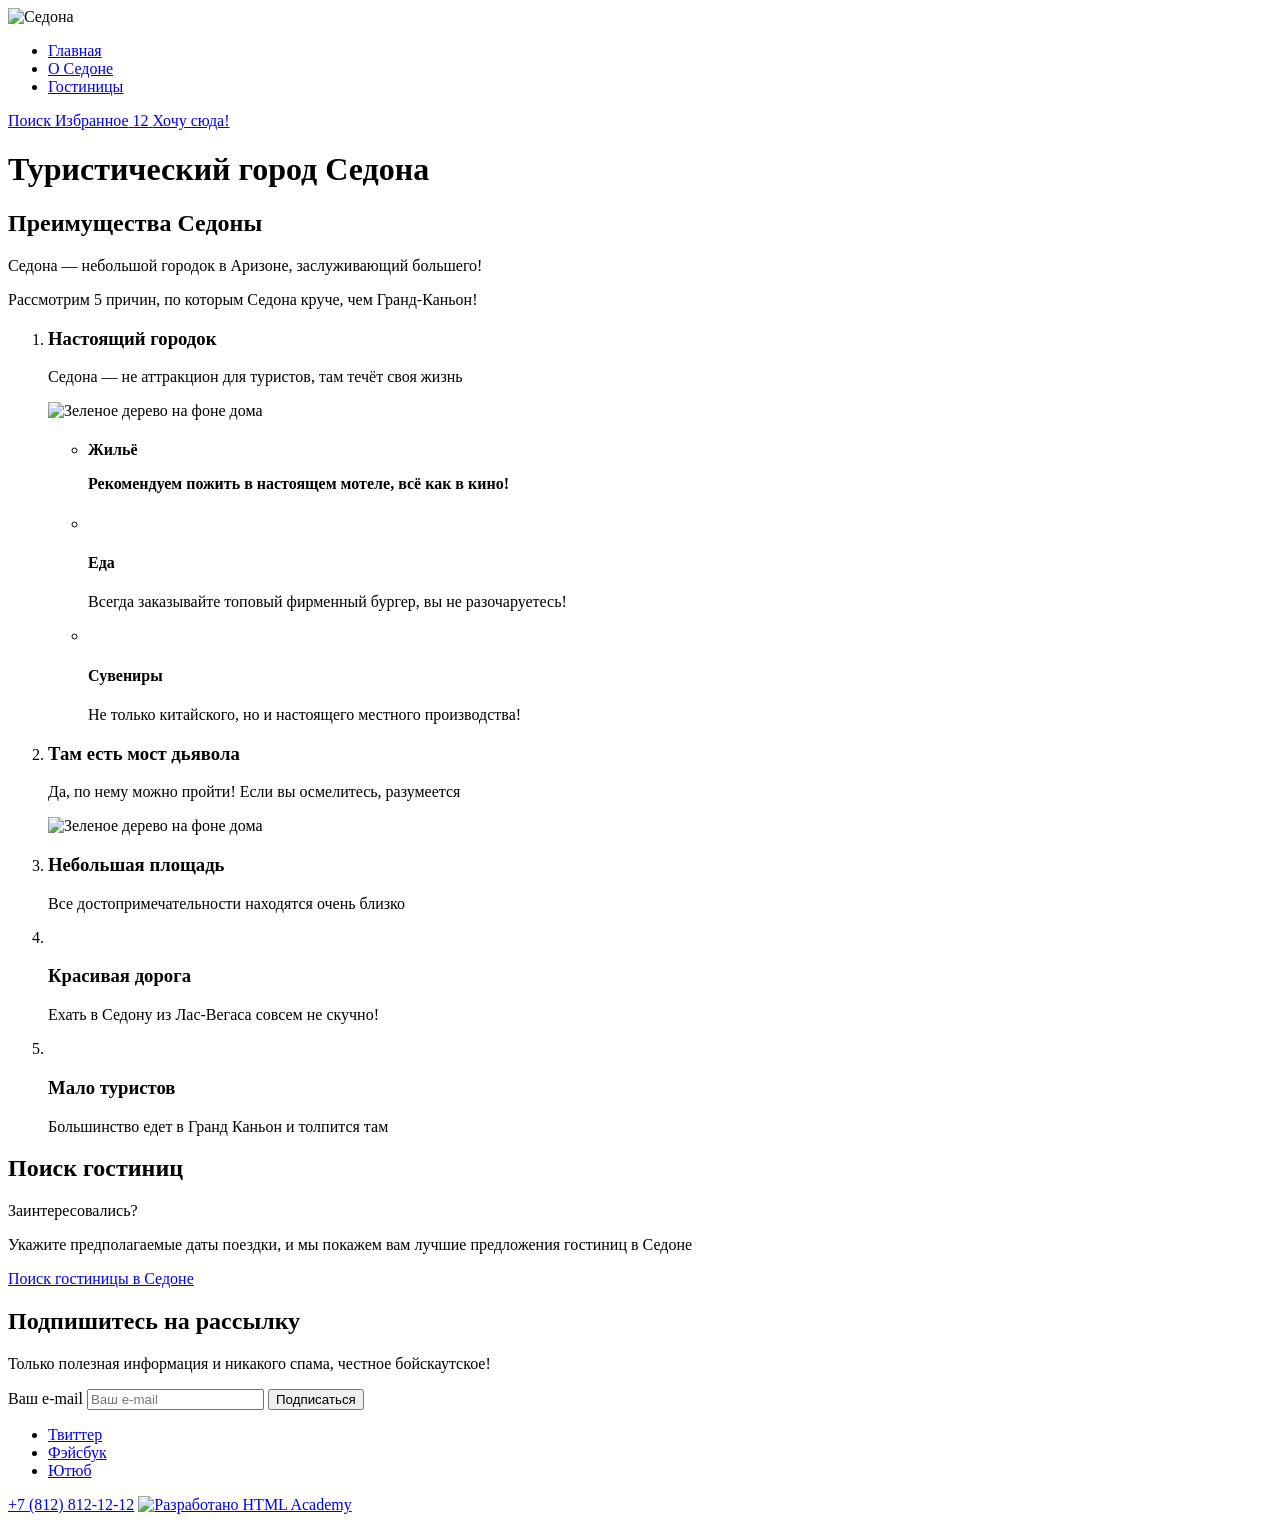
==== index.html @ 088021cf "step: Добавляет страницу каталога" ====
<!DOCTYPE html>
<html lang="ru">
  <head>
    <meta charset="utf-8">
    <title>SEDONA</title>
  </head>
  <body>
    <header class="page-header">
      <nav class="header-nav">
        <a class="logo">
          <img src="#" alt="Седона">
        </a>

        <ul class="site-menu">
          <li class="site-menu-item site-menu-item-active">
            <a class="site-menu-link" href="/">Главная</a>
          </li>
          <li class="site-menu-item site-menu-item-active">
            <a class="site-menu-link" href="about.html">О Седоне</a>
          </li>
          <li class="site-menu-item site-menu-item-active">
            <a class="site-menu-link" href="catalog.html">Гостиницы</a>
          </li>
        </ul>

        <div class="additional-menu">
          <a class="icon-button" href="#">
            <span class="visually-hidden">Поиск</span>
          </a>
          <a class="icon-button" href="#">
            <span class="visually-hidden">Избранное</span>
            <span class="icon-button-counter">12</span>
          </a>
          <a class="button" href="#">Хочу сюда!</a>
        </div>
      </nav>
    </header>

    <main class="page-main">
      <h1 class="visually-hidden">Туристический город Седона</h1>
      
      <section class="advantiges">
        <h2 class="visually-hidden">Преимущества Седоны</h2>

        <p class="section-title">Седона — небольшой городок в Аризоне, заслуживающий большего!</p>
        <p class="section-description">Рассмотрим 5 причин, по которым Седона круче, чем Гранд-Каньон!</p>

        <ol class="advantiges-list">
          <li class="advantiges-item">
            <h3 class="advantiges-title">Настоящий городок</h3>
            <p class="advantiges-text">Седона — не аттракцион для туристов, там течёт своя жизнь</p>
            <img class="advantiges-img" src="#" alt="Зеленое дерево на фоне дома" >

            <ul class="advantiges-list">
              <li class="advantiges-item">
                <h4 class="advantiges-title">Жильё</р>
                <p class="advantiges-text">Рекомендуем пожить в настоящем мотеле, всё как в кино!</p>
              </li>
              <li class="advantiges-item"></li>
                <h4 class="advantiges-title">Еда</h4>
                <p class="advantiges-text">Всегда заказывайте топовый фирменный бургер, вы не разочаруетесь!</p>
              </li>
              <li class="description-cards-item"></li>
                <h4 class="advantiges-title">Сувениры</h4>
                <p class="advantiges-text">Не только китайского, но и настоящего местного производства!</p>
              </li>
            </ul>
          </li>

          <li class="advantiges-item">
            <h3 class="advantiges-title">Там есть мост дьявола</h3>
            <p class="advantiges-text">Да, по нему можно пройти! Если вы осмелитесь, разумеется</p>
            <img class="advantiges-img" src="#" alt="Зеленое дерево на фоне дома" >
          </li>

          <li class="advantiges-item">
            <h3 class="advantiges-titlee">Небольшая площадь</h3>
            <p class="advantiges-text">Все достопримечательности находятся очень близко</p>
          </li>

          <li class="advantiges-item"></li>
            <h3 class="advantiges-title">Красивая дорога</h3>
            <p class="advantiges-text">Ехать в Седону из Лас-Вегаса совсем не скучно!</p>
          </li>

          <li class="advantiges-item"></li>
            <h3 class="advantiges-title">Мало туристов</h3>
            <p class="advantiges-text">Большинство едет в Гранд Каньон и толпится там</p>
          </li>
        </ul>
      </section>

      <section class="search">
        <h2 class="visually-hidden">Поиск гостиниц</h2>

        <p class="section-title">Заинтересовались?</p>
        <p class="section-description">Укажите предполагаемые даты поездки, и мы покажем вам лучшие предложения гостиниц в Седоне</p>

        <a class="button search-button" href="#">Поиск гостиницы в Седоне</a>
      </section>

      <section class="subscribe">
        <h2 class="section-title">Подпишитесь на рассылку</h2>
        <p class="section-description">Только полезная информация и никакого спама, честное бойскаутское!</p>

        <form class="subscribe-form" action="https://echo.htmlacademy.ru/" method="post">
          <label class="subcribe-field field">
            <span class="visually-hidden">Ваш e-mail</span>
            <input class="field-input" type="email" name="mail" placeholder="Ваш e-mail">
          </label>
          <button class="button subscribe-button">Подписаться</button>
        </form>
      </section>
    </main>

    <footer class="page-footer">
      <ul class="page-footer-social social">
        <li class="social-item">
          <a class="social-link" href="https://twitter.com/htmlacademy_ru">
            <span class="visually-hidden">Твиттер</span>
          </a>
        </li>
        <li class="social-item">
          <a class="social-link" href="https://www.facebook.com/htmlacademy">
            <span class="visually-hidden">Фэйсбук</span>
          </a>
        </li>
        <li class="social-item">
          <a class="social-link" href="https://www.youtube.com/c/HTMLAcademyRUS">
            <span class="visually-hidden">Ютюб</span>
          </a>
        </li>
      </ul>

      <a class="footer-phone" href="88128121212">+7 (812) 812-12-12</a>

      <a class="footer-developer" href="https://htmlacademy.ru/">
        <img src="" alt="Разработано HTML Academy">
      </a>
    </footer>
  </body>
</html>
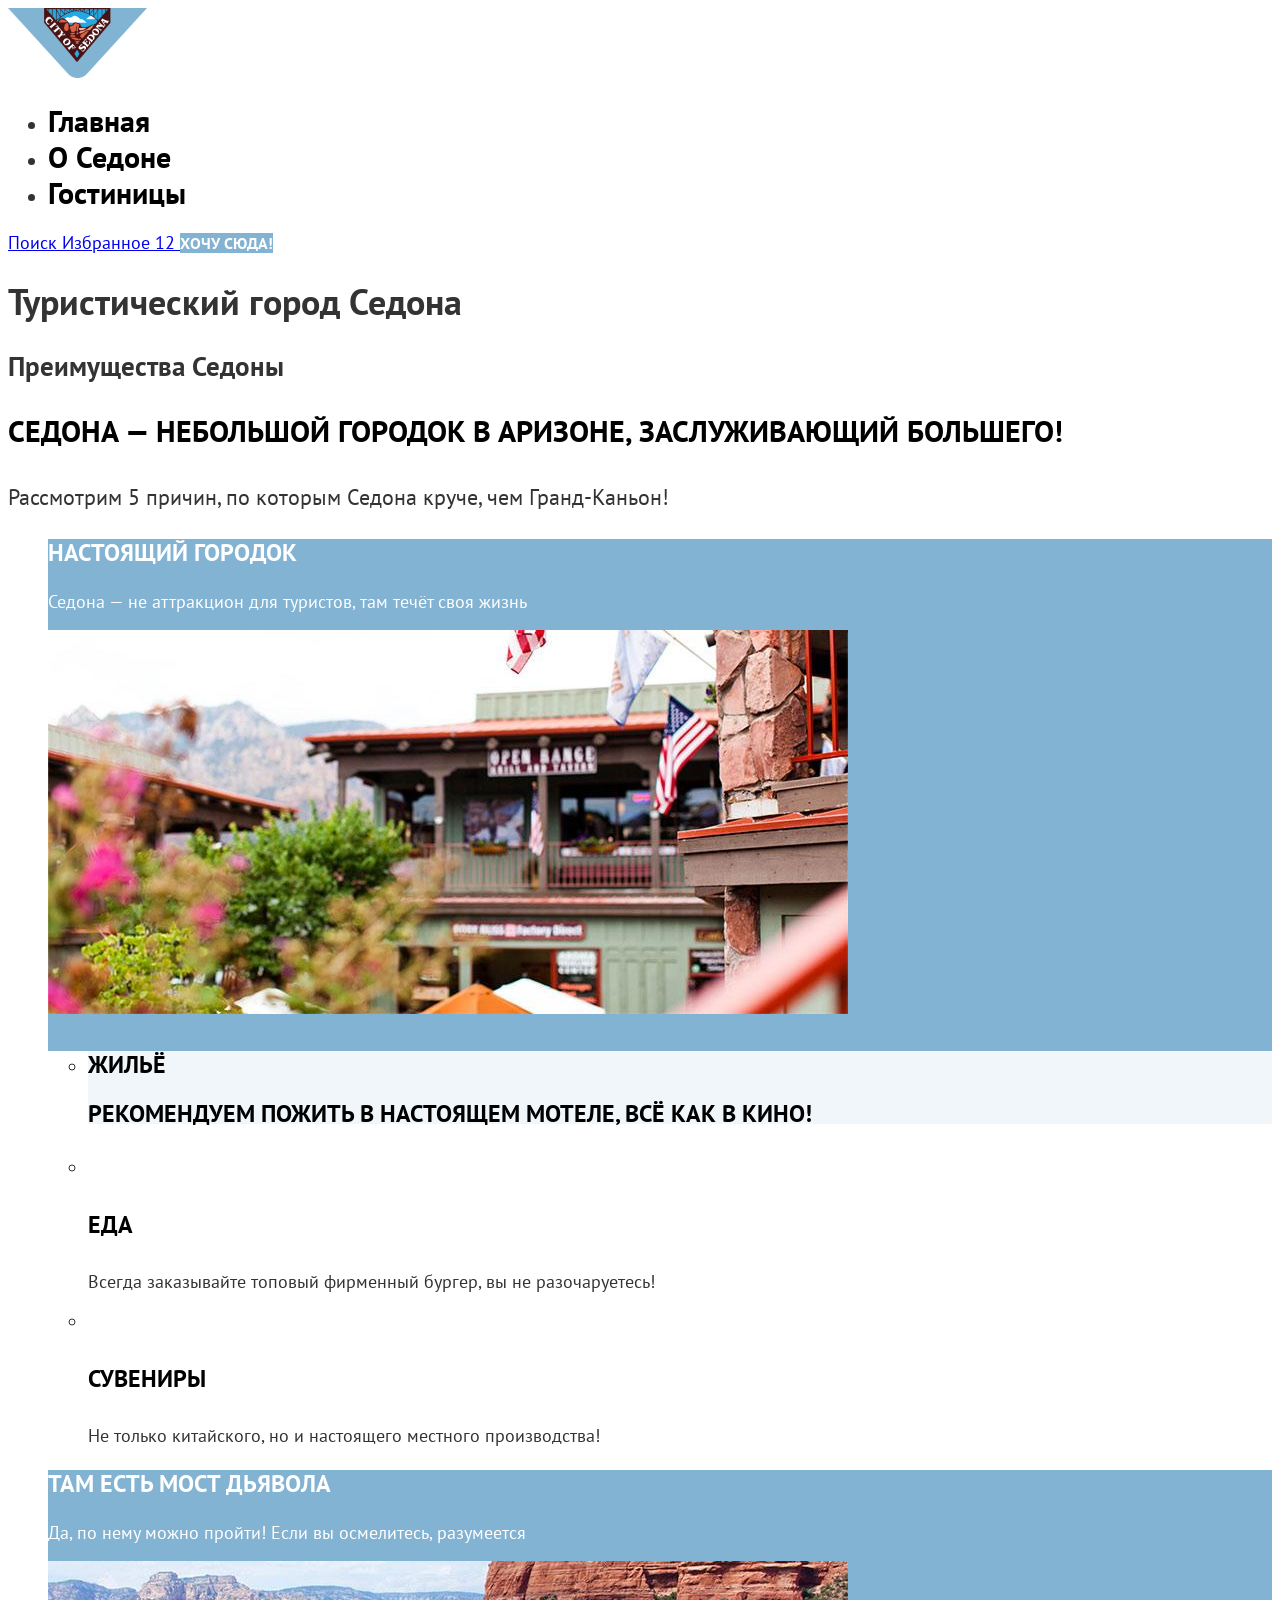
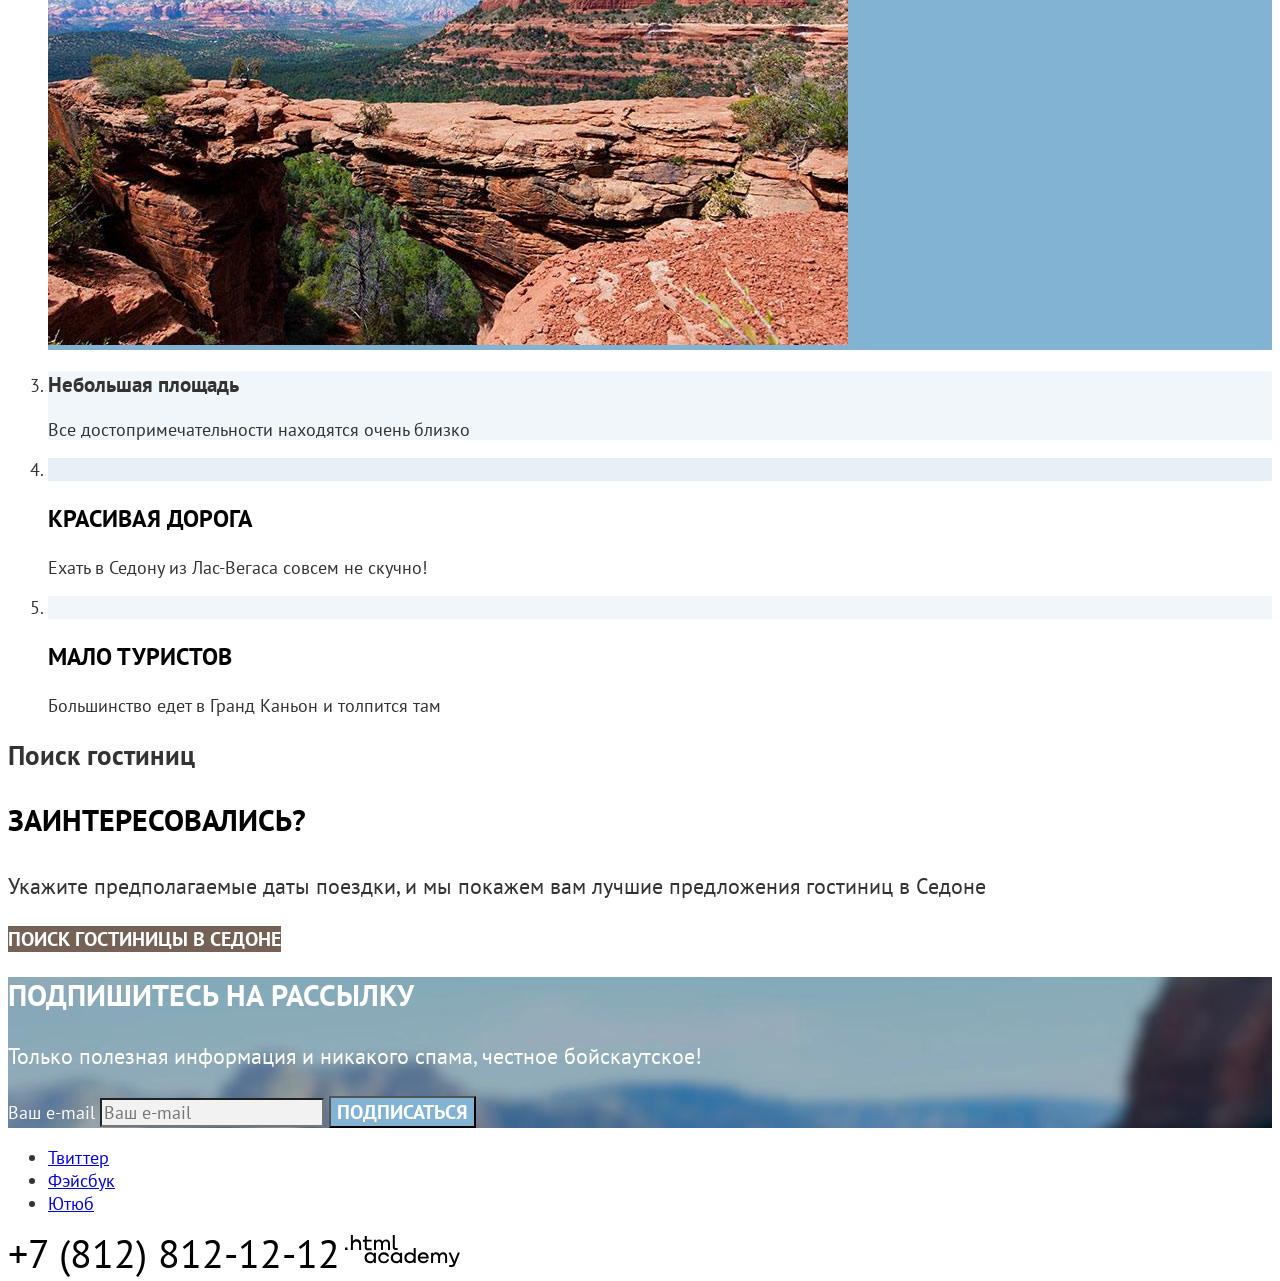
==== commit 77e84831: "fit: module3" ====
--- a/index.html
+++ b/index.html
@@ -3,12 +3,13 @@
   <head>
     <meta charset="utf-8">
     <title>SEDONA</title>
+    <link rel="stylesheet" href="styles/styles.css">
   </head>
   <body>
     <header class="page-header">
       <nav class="header-nav">
         <a class="logo">
-          <img src="#" alt="Седона">
+          <img src="images/logo.png" width="139" height="70" alt="Седона">
         </a>
 
         <ul class="site-menu">
@@ -39,53 +40,53 @@
     <main class="page-main">
       <h1 class="visually-hidden">Туристический город Седона</h1>
       
-      <section class="advantiges">
+      <section class="advantages">
         <h2 class="visually-hidden">Преимущества Седоны</h2>
 
         <p class="section-title">Седона — небольшой городок в Аризоне, заслуживающий большего!</p>
         <p class="section-description">Рассмотрим 5 причин, по которым Седона круче, чем Гранд-Каньон!</p>
 
-        <ol class="advantiges-list">
-          <li class="advantiges-item">
-            <h3 class="advantiges-title">Настоящий городок</h3>
-            <p class="advantiges-text">Седона — не аттракцион для туристов, там течёт своя жизнь</p>
-            <img class="advantiges-img" src="#" alt="Зеленое дерево на фоне дома" >
+        <ol class="advantages-list">
+          <li class="advantages-item advantages-item-large">
+            <h3 class="advantages-title">Настоящий городок</h3>
+            <p class="advantages-text">Седона — не аттракцион для туристов, там течёт своя жизнь</p>
+            <img class="advantages-img" src="images/photo-1.jpg" width="800" height="384" alt="Зеленое дерево на фоне дома" >
 
-            <ul class="advantiges-list">
-              <li class="advantiges-item">
-                <h4 class="advantiges-title">Жильё</р>
-                <p class="advantiges-text">Рекомендуем пожить в настоящем мотеле, всё как в кино!</p>
+            <ul class="advantages-list advantages-list-inner">
+              <li class="advantages-item">
+                <h4 class="advantages-title">Жильё</р>
+                <p class="advantages-text">Рекомендуем пожить в настоящем мотеле, всё как в кино!</p>
               </li>
-              <li class="advantiges-item"></li>
-                <h4 class="advantiges-title">Еда</h4>
-                <p class="advantiges-text">Всегда заказывайте топовый фирменный бургер, вы не разочаруетесь!</p>
+              <li class="advantages-item"></li>
+                <h4 class="advantages-title">Еда</h4>
+                <p class="advantages-text">Всегда заказывайте топовый фирменный бургер, вы не разочаруетесь!</p>
               </li>
               <li class="description-cards-item"></li>
-                <h4 class="advantiges-title">Сувениры</h4>
-                <p class="advantiges-text">Не только китайского, но и настоящего местного производства!</p>
+                <h4 class="advantages-title">Сувениры</h4>
+                <p class="advantages-text">Не только китайского, но и настоящего местного производства!</p>
               </li>
             </ul>
           </li>
 
-          <li class="advantiges-item">
-            <h3 class="advantiges-title">Там есть мост дьявола</h3>
-            <p class="advantiges-text">Да, по нему можно пройти! Если вы осмелитесь, разумеется</p>
-            <img class="advantiges-img" src="#" alt="Зеленое дерево на фоне дома" >
+          <li class="advantages-item advantages-item-large">
+            <h3 class="advantages-title">Там есть мост дьявола</h3>
+            <p class="advantages-text">Да, по нему можно пройти! Если вы осмелитесь, разумеется</p>
+            <img class="advantages-img" src="images/photo-2.jpg" width="800" height="384" alt="Зеленое дерево на фоне дома" >
           </li>
 
-          <li class="advantiges-item">
-            <h3 class="advantiges-titlee">Небольшая площадь</h3>
-            <p class="advantiges-text">Все достопримечательности находятся очень близко</p>
+          <li class="advantages-item">
+            <h3 class="advantages-titlee">Небольшая площадь</h3>
+            <p class="advantages-text">Все достопримечательности находятся очень близко</p>
           </li>
 
-          <li class="advantiges-item"></li>
-            <h3 class="advantiges-title">Красивая дорога</h3>
-            <p class="advantiges-text">Ехать в Седону из Лас-Вегаса совсем не скучно!</p>
+          <li class="advantages-item"></li>
+            <h3 class="advantages-title">Красивая дорога</h3>
+            <p class="advantages-text">Ехать в Седону из Лас-Вегаса совсем не скучно!</p>
           </li>
 
-          <li class="advantiges-item"></li>
-            <h3 class="advantiges-title">Мало туристов</h3>
-            <p class="advantiges-text">Большинство едет в Гранд Каньон и толпится там</p>
+          <li class="advantages-item"></li>
+            <h3 class="advantages-title">Мало туристов</h3>
+            <p class="advantages-text">Большинство едет в Гранд Каньон и толпится там</p>
           </li>
         </ul>
       </section>
@@ -96,10 +97,10 @@
         <p class="section-title">Заинтересовались?</p>
         <p class="section-description">Укажите предполагаемые даты поездки, и мы покажем вам лучшие предложения гостиниц в Седоне</p>
 
-        <a class="button search-button" href="#">Поиск гостиницы в Седоне</a>
+        <a class="search-button button button-secondary button-large" href="#">Поиск гостиницы в Седоне</a>
       </section>
 
-      <section class="subscribe">
+      <section class="subscribe subscribe-primary">
         <h2 class="section-title">Подпишитесь на рассылку</h2>
         <p class="section-description">Только полезная информация и никакого спама, честное бойскаутское!</p>
 
@@ -108,7 +109,7 @@
             <span class="visually-hidden">Ваш e-mail</span>
             <input class="field-input" type="email" name="mail" placeholder="Ваш e-mail">
           </label>
-          <button class="button subscribe-button">Подписаться</button>
+          <button class="subscribe-button button button-large">Подписаться</button>
         </form>
       </section>
     </main>
@@ -135,7 +136,7 @@
       <a class="footer-phone" href="88128121212">+7 (812) 812-12-12</a>
 
       <a class="footer-developer" href="https://htmlacademy.ru/">
-        <img src="" alt="Разработано HTML Academy">
+        <img src="images/svg/htmlacademy.svg" width="115" height="33" alt="Разработано HTML Academy">
       </a>
     </footer>
   </body>
--- a/styles/styles.css
+++ b/styles/styles.css
@@ -0,0 +1,233 @@
+@font-face {
+    font-family: "PT Sans";
+    font-style: normal;
+    font-weight: 400;
+    src: url(/fonts/ptsans-400.woff2) format("woff2");
+    font-display: swap;
+}
+
+@font-face {
+    font-family: "PT Sans";
+    font-style: normal;
+    font-weight: 700;
+    src: url(/fonts/ptsans-700.woff2) format("woff2");
+    font-display: swap;
+}
+
+/* Common */
+
+body {
+    color: #333333;
+
+    font-family: "PT Sans", sans-serif;
+    font-size: 18px;
+}
+
+
+.button {
+    color: #ffffff;
+    background-color: #83B3D3;
+  
+    font-family: inherit;
+    font-size: 16px;
+    font-weight: 700;
+    text-transform: uppercase;
+    text-decoration: none;
+}
+  
+.button-secondary {
+    background-color: #756257;
+}
+  
+.button-large {
+    font-size: 20px;
+}
+
+/* Header */
+
+.site-menu {
+    font-size: 20px;
+    line-height: 26px;
+    font-weight: 700;
+}
+
+.site-menu-link {
+  color: #000000;
+
+  font-size: 30px;
+  font-weight: 700;
+  line-height: 36px;
+  text-decoration: none;
+}
+
+/* Footer */
+
+.footer-phone {
+    color: #000000;
+  
+    font-size: 40px;
+    line-height: 40px;
+    text-decoration: none;
+}
+
+/* Main */
+
+.main-header {
+    color: #ffffff;
+    background-color: #83B3D3;
+    background-image: url("../images/catalog-background.jpg");
+    background-size: cover;
+}
+
+.main-heading {
+  font-size: 60px;
+  line-height: 78px;
+}
+
+.breadcrumbs {
+  font-size: 16px;
+}
+
+.breadcrumbs-link {
+  color: inherit;
+  text-decoration: none;
+}
+  
+/* Section */
+
+.section-title {
+  color: #000000;
+
+  font-size: 30px;
+  font-weight: 700;
+  line-height: 36px;
+  text-transform: uppercase;
+}
+
+.section-description {
+    font-size: 22px;
+    line-height: 36px;
+}
+
+/* Forms */
+
+.field-input {
+    font-family: inherit;
+    font-size: 18px;
+  
+    background-color: #f2f2f2;
+}
+
+/* Range */
+
+.range-input {
+  color: #ffffff;
+  background-color: transparent;
+
+  font-family: inherit;
+  font-size: 18px;
+}
+
+.range-title {
+  opacity: 0.3;
+}
+
+
+/* Card */
+
+.card-title {
+  font-size: 24px;
+  line-height: 31px;
+}
+
+.card-link {
+  color: #000000;
+
+  text-decoration: none;
+}
+
+.card-rate {
+  font-size: 16px;
+  text-transform: uppercase;
+}
+
+/* Pagination */
+
+.pagination-link {
+  color: #ffffff;
+  background-color: #83B3D3;
+
+  font-size: 20px;
+  font-weight: 700;
+  text-decoration: none;
+}
+
+/* Advantages */
+
+.advantages-list-inner {
+    color: #333333;
+    background-color: #ffffff;
+}
+
+.advantages-item {
+    background-color: rgba(131, 179, 211, 0.12);
+}
+
+.advantages-item:not(.advantages-item-large):nth-child(even) {
+    background-color: rgba(131, 179, 211, 0.2);
+}
+
+.advantages-item-large {
+    color: #ffffff;
+    background-color: #83B3D3;
+}
+
+.advantages-list-inner .advantages-item:nth-child(even) {
+    background-color: #ffffff;
+}
+
+.advantages-title {
+    color: #000000;
+    font-size: 24px;
+    font-weight: 700;
+    line-height: 28px;
+    text-transform: uppercase;
+}
+
+.advantages-item-large > .advantages-title {
+    color: #ffffff;
+}
+
+.advantages-text {
+    line-height: 21px;
+}
+
+/* Subscribe */
+
+.subscribe-primary .section-title {
+    color: #ffffff;
+}
+  
+.subscribe-primary {
+    color: #ffffff;
+    background-color: #83B3D3;
+    background-image: url("../images/background.jpg");
+    background-size: cover;
+}
+
+
+/* Filter */
+
+.filter-title {
+  font-size: 20px;
+  font-weight: 700;
+  line-height: 26px;
+}
+
+.filter-reset {
+  color: #ffffff;
+  background-color: transparent;
+
+  font-family: inherit;
+  font-size: 18px;
+}
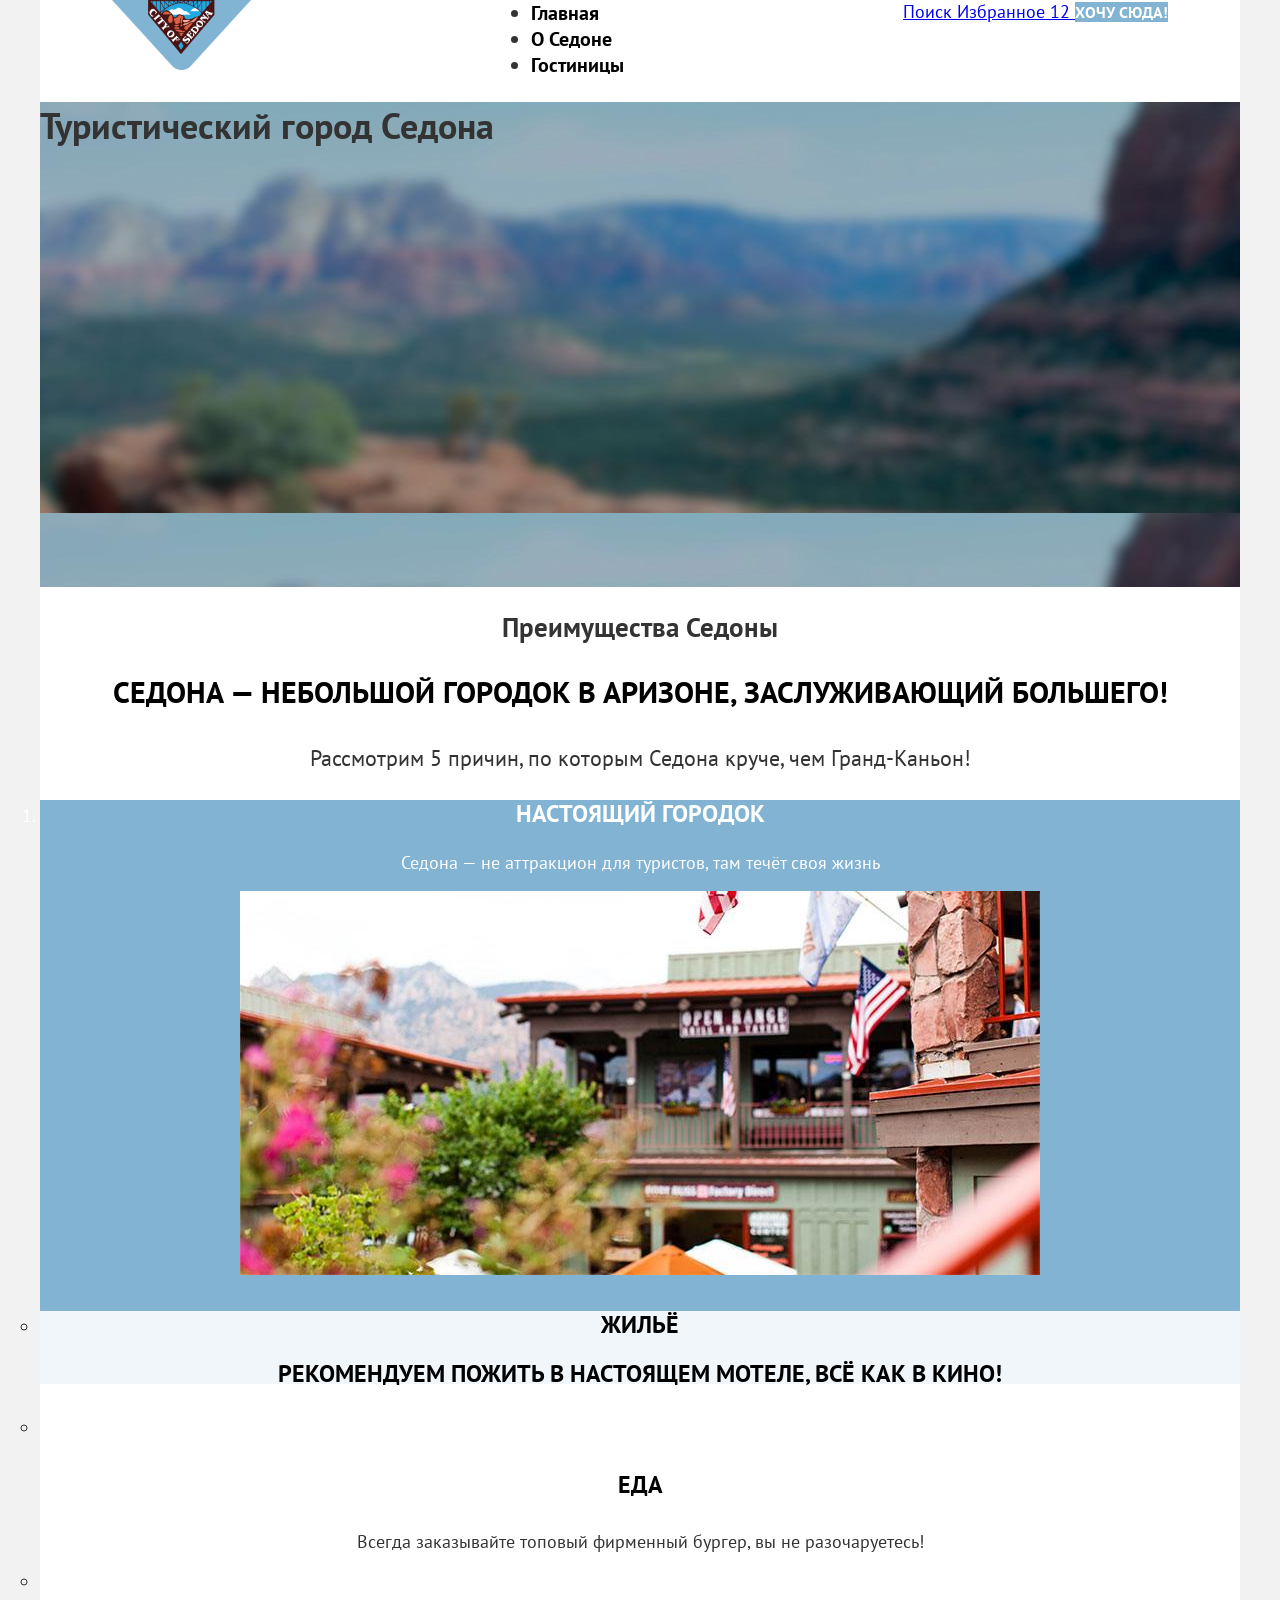
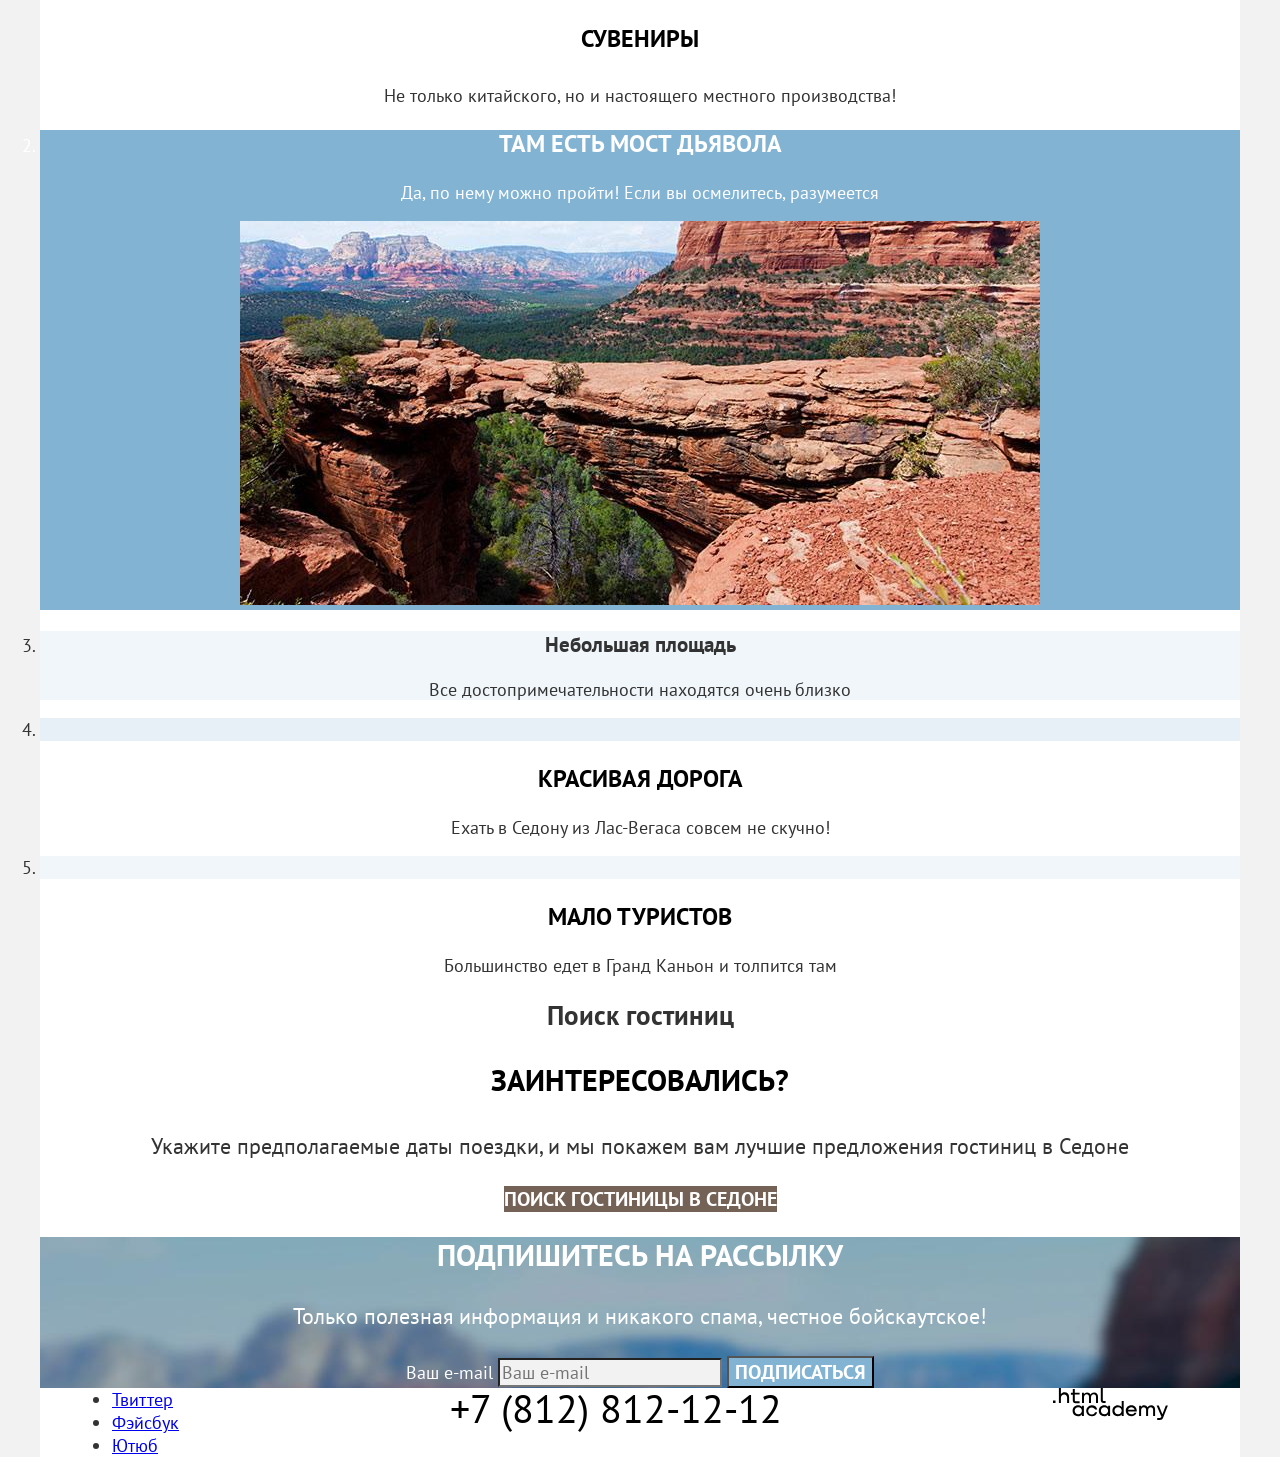
==== commit 69120a95: "step: module4" ====
--- a/index.html
+++ b/index.html
@@ -1,11 +1,11 @@
 <!DOCTYPE html>
-<html lang="ru">
+<html class="body" lang="ru">
   <head>
     <meta charset="utf-8">
     <title>SEDONA</title>
     <link rel="stylesheet" href="styles/styles.css">
   </head>
-  <body>
+  <body class="page-body">
     <header class="page-header">
       <nav class="header-nav">
         <a class="logo">
@@ -38,7 +38,9 @@
     </header>
 
     <main class="page-main">
-      <h1 class="visually-hidden">Туристический город Седона</h1>
+      <div class="main-promo">
+        <h1 class="visually-hidden">Туристический город Седона</h1>
+      </div>
       
       <section class="advantages">
         <h2 class="visually-hidden">Преимущества Седоны</h2>
@@ -115,7 +117,7 @@
     </main>
 
     <footer class="page-footer">
-      <ul class="page-footer-social social">
+      <ul class="footer-social social">
         <li class="social-item">
           <a class="social-link" href="https://twitter.com/htmlacademy_ru">
             <span class="visually-hidden">Твиттер</span>
--- a/styles/styles.css
+++ b/styles/styles.css
@@ -16,81 +16,103 @@
 
 /* Common */
 
-body {
-    color: #333333;
-
-    font-family: "PT Sans", sans-serif;
-    font-size: 18px;
-}
-
-
-.button {
-    color: #ffffff;
-    background-color: #83B3D3;
+.body {
+  height: 100%;
+
+  color: #333333;
+  background-color: #F2F2F2;
+
+  font-family: "PT Sans", sans-serif;
+  font-size: 18px;
+}
+
+.page-body {
+  display: flex;
+  flex-direction: column;
+  width: 1200px;
+  min-height: 100%;
+  margin: 0 auto;
+
+  background-color: #ffffff;
+}
+
+.page-main {
+  flex-grow: 1;
+}
+
+/* Header */
+
+.header-nav {
+  display: flex;
+  justify-content: space-between;
+  padding: 0 72px;
+}
+
+.site-menu {
+  margin: 0;
+  padding: 0;
+
+  font-size: 20px;
+  line-height: 26px;
+  font-weight: 700;
+}
+
+.site-menu-link {
+  color: #000000;
+
+  text-decoration: none;
+}
+
+/* Footer */
+
+.page-footer {
+  display: flex;
+  justify-content: space-between;
+  padding: 0 72px;
+}
+
+.footer-social {
+  margin: 0;
+}
+
+.footer-phone {
+  color: #000000;
   
-    font-family: inherit;
-    font-size: 16px;
-    font-weight: 700;
-    text-transform: uppercase;
-    text-decoration: none;
-}
-  
-.button-secondary {
-    background-color: #756257;
-}
-  
-.button-large {
-    font-size: 20px;
-}
-
-/* Header */
-
-.site-menu {
-    font-size: 20px;
-    line-height: 26px;
-    font-weight: 700;
-}
-
-.site-menu-link {
-  color: #000000;
-
-  font-size: 30px;
-  font-weight: 700;
-  line-height: 36px;
-  text-decoration: none;
-}
-
-/* Footer */
-
-.footer-phone {
-    color: #000000;
-  
-    font-size: 40px;
-    line-height: 40px;
-    text-decoration: none;
+  font-size: 40px;
+  line-height: 40px;
+  text-decoration: none;
 }
 
 /* Main */
 
+.main-promo {
+  min-height: 485px;
+
+  background-color: #83B3D3;
+  background-image: url("../images/background.jpg");
+}
+
 .main-header {
-    color: #ffffff;
-    background-color: #83B3D3;
-    background-image: url("../images/catalog-background.jpg");
-    background-size: cover;
+  padding: 35px 72px 80px;
+
+  color: #ffffff;
+  background-color: #83B3D3;
+  background-image: url("../images/catalog-background.jpg");
+  background-size: cover;
 }
 
 .main-heading {
+  margin: 0;
+
   font-size: 60px;
   line-height: 78px;
 }
 
 .breadcrumbs {
+  margin: 0;
+  padding: 0;
   font-size: 16px;
-}
-
-.breadcrumbs-link {
-  color: inherit;
-  text-decoration: none;
+  display: flex;
 }
   
 /* Section */
@@ -105,17 +127,38 @@
 }
 
 .section-description {
-    font-size: 22px;
-    line-height: 36px;
+  font-size: 22px;
+  line-height: 36px;
+}
+
+/* Button */
+
+.button {
+  color: #ffffff;
+  background-color: #83B3D3;
+
+  font-family: inherit;
+  font-size: 16px;
+  font-weight: 700;
+  text-transform: uppercase;
+  text-decoration: none;
+}
+
+.button-secondary {
+  background-color: #756257;
+}
+
+.button-large {
+  font-size: 20px;
 }
 
 /* Forms */
 
 .field-input {
-    font-family: inherit;
-    font-size: 18px;
+  font-family: inherit;
+  font-size: 18px;
   
-    background-color: #f2f2f2;
+  background-color: #f2f2f2;
 }
 
 /* Range */
@@ -151,72 +194,89 @@
   text-transform: uppercase;
 }
 
-/* Pagination */
-
-.pagination-link {
-  color: #ffffff;
-  background-color: #83B3D3;
-
-  font-size: 20px;
-  font-weight: 700;
-  text-decoration: none;
-}
-
 /* Advantages */
 
+.advantages {
+  text-align: center;
+}
+
+.advantages-list {
+  margin: 0;
+  padding: 0;
+}
+
 .advantages-list-inner {
-    color: #333333;
-    background-color: #ffffff;
+  color: #333333;
+  background-color: #ffffff;
 }
 
 .advantages-item {
-    background-color: rgba(131, 179, 211, 0.12);
+  background-color: rgba(131, 179, 211, 0.12);
 }
 
 .advantages-item:not(.advantages-item-large):nth-child(even) {
-    background-color: rgba(131, 179, 211, 0.2);
+  background-color: rgba(131, 179, 211, 0.2);
 }
 
 .advantages-item-large {
-    color: #ffffff;
-    background-color: #83B3D3;
+  color: #ffffff;
+  background-color: #83B3D3;
 }
 
 .advantages-list-inner .advantages-item:nth-child(even) {
-    background-color: #ffffff;
+  background-color: #ffffff;
 }
 
 .advantages-title {
-    color: #000000;
-    font-size: 24px;
-    font-weight: 700;
-    line-height: 28px;
-    text-transform: uppercase;
+  color: #000000;
+  font-size: 24px;
+  font-weight: 700;
+  line-height: 28px;
+  text-transform: uppercase;
 }
 
 .advantages-item-large > .advantages-title {
-    color: #ffffff;
+  color: #ffffff;
 }
 
 .advantages-text {
-    line-height: 21px;
+  line-height: 21px;
+}
+
+/* Search */
+
+.search {
+  text-align: center;
 }
 
 /* Subscribe */
 
+.subscribe {
+  text-align: center;
+}
+
 .subscribe-primary .section-title {
-    color: #ffffff;
+  color: #ffffff;
 }
   
 .subscribe-primary {
-    color: #ffffff;
-    background-color: #83B3D3;
-    background-image: url("../images/background.jpg");
-    background-size: cover;
-}
-
+  color: #ffffff;
+  background-color: #83B3D3;
+  background-image: url("../images/background.jpg");
+  background-size: cover;
+}
+
+/* Social */
+
+.social {
+  padding: 0;
+}
 
 /* Filter */
+
+.filter-form {
+  display: flex;
+}
 
 .filter-title {
   font-size: 20px;
@@ -224,10 +284,88 @@
   line-height: 26px;
 }
 
+.filter-fieldset {
+  width: 200px;
+  margin: 0;
+  margin-right: 17px;
+  padding: 0;
+}
+
+.filter-fieldset-price {
+  width: 287px;
+  margin-left: 95px;
+}
+
+.filter-list {
+  margin: 0;
+  padding: 0;
+}
+
+.filter-buttons {
+  display: flex;
+  flex-direction: column;
+  width: 160px;
+  margin-left: 64px;
+}
+
 .filter-reset {
+  align-self: center;
+
   color: #ffffff;
   background-color: transparent;
 
   font-family: inherit;
   font-size: 18px;
 }
+
+/* Catalog */
+
+.catalog {
+  padding: 0 72px;
+}
+
+.catalog-sort {
+  display: flex;
+  justify-content: space-between;
+}
+
+.catalog-title {
+  width: 50%;
+  margin: 0;
+}
+
+.catalog-select {
+  width: 287px;
+  margin-right: auto;
+}
+
+.view {
+  margin: 0;
+  padding: 0;
+}
+
+/* Pagination */
+
+.pagination-nav {
+  display: flex;
+  justify-content: space-between;
+}
+
+.pagination-list {
+  display: flex;
+  margin: 0;
+  padding: 0;
+}
+
+.pagination-link {
+  color: #ffffff;
+  background-color: #83B3D3;
+
+  font-size: 20px;
+  font-weight: 700;
+  text-decoration: none;
+}
+
+.pagination-select {
+  display: flex;
+}
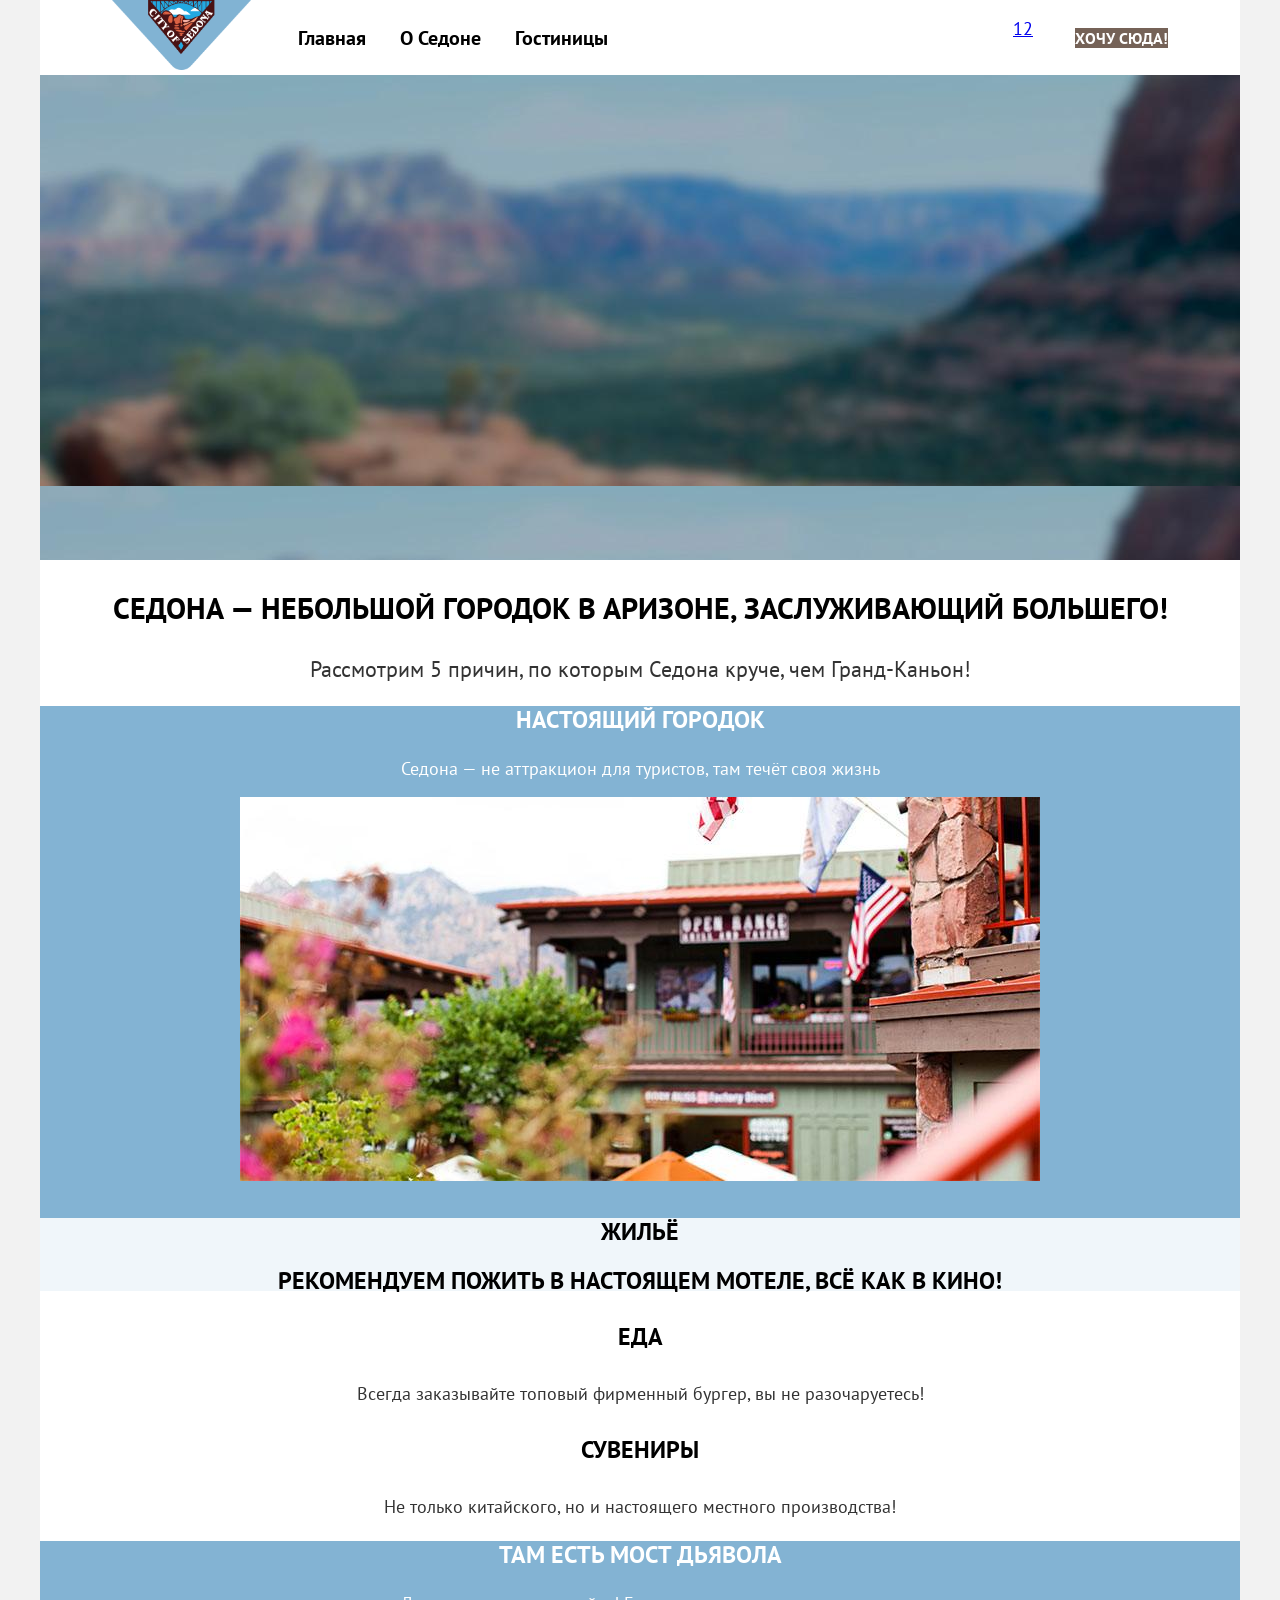
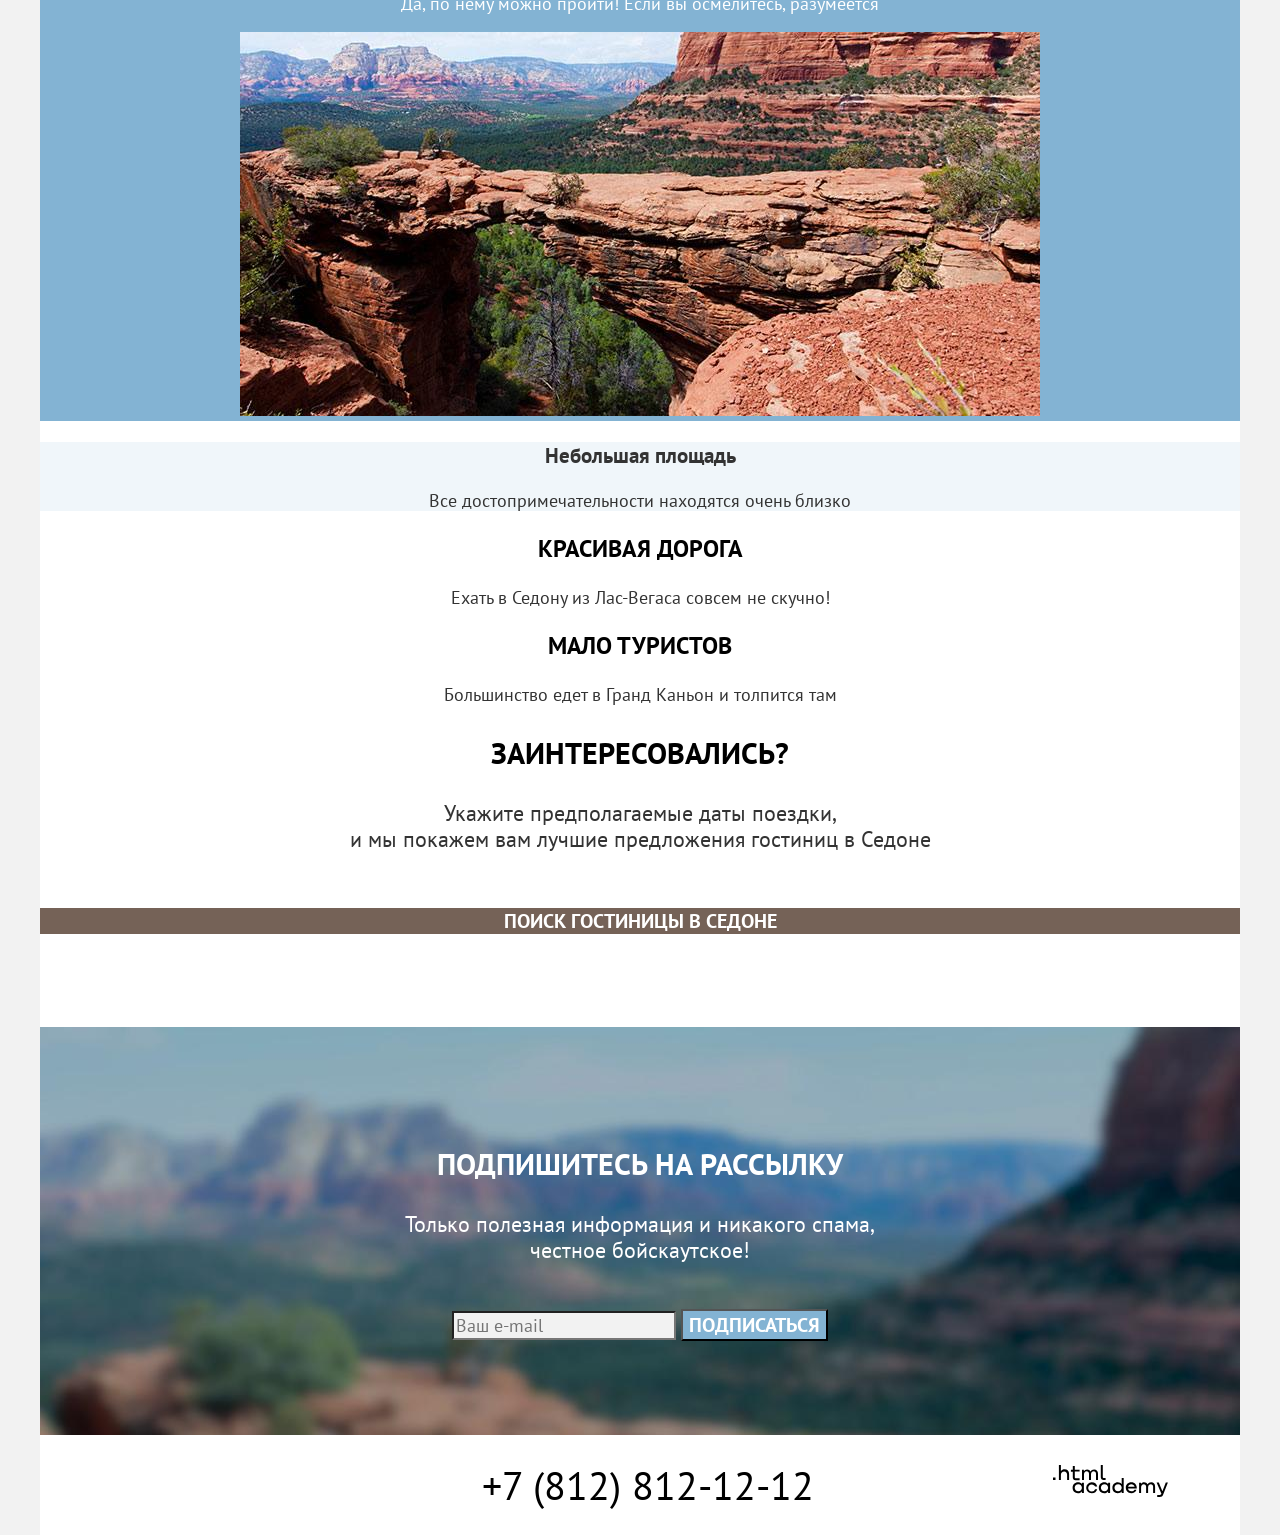
==== commit 14ab5b15: "step: module5" ====
--- a/index.html
+++ b/index.html
@@ -32,7 +32,7 @@
             <span class="visually-hidden">Избранное</span>
             <span class="icon-button-counter">12</span>
           </a>
-          <a class="button" href="#">Хочу сюда!</a>
+          <a class="button button-secondary additional-menu-button" href="#">Хочу сюда!</a>
         </div>
       </nav>
     </header>
@@ -97,14 +97,14 @@
         <h2 class="visually-hidden">Поиск гостиниц</h2>
 
         <p class="section-title">Заинтересовались?</p>
-        <p class="section-description">Укажите предполагаемые даты поездки, и мы покажем вам лучшие предложения гостиниц в Седоне</p>
+        <p class="section-description">Укажите предполагаемые даты поездки,<br /> и мы покажем вам лучшие предложения гостиниц в Седоне</p>
 
         <a class="search-button button button-secondary button-large" href="#">Поиск гостиницы в Седоне</a>
       </section>
 
       <section class="subscribe subscribe-primary">
         <h2 class="section-title">Подпишитесь на рассылку</h2>
-        <p class="section-description">Только полезная информация и никакого спама, честное бойскаутское!</p>
+        <p class="section-description">Только полезная информация и никакого спама,<br /> честное бойскаутское!</p>
 
         <form class="subscribe-form" action="https://echo.htmlacademy.ru/" method="post">
           <label class="subcribe-field field">
--- a/styles/styles.css
+++ b/styles/styles.css
@@ -16,6 +16,24 @@
 
 /* Common */
 
+*,
+*::before,
+*::after {
+  box-sizing: border-box;
+}
+
+.visually-hidden {
+  position: absolute;
+
+  width: 1px;
+  height: 1px;
+  margin: -1px;
+  padding: 0;
+  border: 0;
+  clip: rect(0 0 0 0);
+  overflow: hidden;
+}
+
 .body {
   height: 100%;
 
@@ -49,30 +67,65 @@
 }
 
 .site-menu {
-  margin: 0;
+  flex-grow: 1;
+  display: flex;
+  flex-wrap: wrap;
+  margin: 0 30px;
   padding: 0;
 
   font-size: 20px;
   line-height: 26px;
   font-weight: 700;
+  list-style-type: none;
+}
+
+.site-menu-item {
+  display: flex;
+  align-items: center;
 }
 
 .site-menu-link {
+  display: block;
+  padding: 17px;
   color: #000000;
 
   text-decoration: none;
 }
 
+.additional-menu {
+  display: flex;
+  flex-wrap: wrap;
+  align-items: center;
+}
+
+.additional-menu-button {
+  margin-left: 20px;
+}
+
 /* Footer */
 
 .page-footer {
   display: flex;
   justify-content: space-between;
-  padding: 0 72px;
-}
-
+  padding: 30px 72px;
+}
+
+/* my */
 .footer-social {
   margin: 0;
+  padding: 0; 
+  display: flex;
+  flex-wrap: wrap;
+  list-style-type: none;
+}
+/* my */
+.social-item {
+  margin-right: 30px;
+  margin-bottom: 5px;
+}
+/* my */
+.social-item:nth-child(3n) {
+  margin-right: 0;
 }
 
 .footer-phone {
@@ -107,13 +160,6 @@
   font-size: 60px;
   line-height: 78px;
 }
-
-.breadcrumbs {
-  margin: 0;
-  padding: 0;
-  font-size: 16px;
-  display: flex;
-}
   
 /* Section */
 
@@ -128,7 +174,7 @@
 
 .section-description {
   font-size: 22px;
-  line-height: 36px;
+  line-height: 26px;
 }
 
 /* Button */
@@ -152,6 +198,14 @@
   font-size: 20px;
 }
 
+/* Icon button */
+
+.icon-button {
+  display: block;
+  width: 42px;
+  height: 42px;
+}
+
 /* Forms */
 
 .field-input {
@@ -175,6 +229,22 @@
   opacity: 0.3;
 }
 
+/* Breadcrumbs */
+
+.breadcrumbs {
+  display: flex;
+  flex-wrap: wrap;
+  margin: 0;
+  margin-bottom: 45px;
+  padding: 0;
+
+  font-size: 16px;
+}
+
+/* my */
+.breadcrumbs-link {
+  margin-right: 26px;
+}
 
 /* Card */
 
@@ -203,6 +273,8 @@
 .advantages-list {
   margin: 0;
   padding: 0;
+
+  list-style: none;
 }
 
 .advantages-list-inner {
@@ -248,15 +320,40 @@
 .search {
   text-align: center;
 }
+/* my */
+.search .section-title {
+  margin-bottom: 29px;
+}
+/* my */
+.search .section-description {
+  margin-bottom: 56px;
+  line-height: 26px;
+}
+/* my */
+.search-button {
+  display: block;
+  margin-bottom: 93px;
+}
 
 /* Subscribe */
 
 .subscribe {
+  padding-top: 94px;
+  padding-bottom: 94px;
   text-align: center;
 }
 
 .subscribe-primary .section-title {
   color: #ffffff;
+}
+
+.subscribe .section-title {
+  margin-bottom: 29px;
+}
+
+.subscribe .section-description {
+  margin-bottom: 46px;
+  line-height: 26px;
 }
   
 .subscribe-primary {
@@ -269,7 +366,21 @@
 /* Social */
 
 .social {
-  padding: 0;
+  display: flex;
+  flex-wrap: wrap;
+  padding: 0;
+
+  list-style: none;
+}
+
+.social-item {
+  margin: 0 2px;
+}
+
+.social-link {
+  display: block;
+  width: 40px;
+  height: 40px;
 }
 
 /* Filter */
@@ -299,6 +410,8 @@
 .filter-list {
   margin: 0;
   padding: 0;
+
+  list-style: none;
 }
 
 .filter-buttons {
@@ -326,7 +439,9 @@
 
 .catalog-sort {
   display: flex;
+  align-items: center;
   justify-content: space-between;
+  padding: 44px 0;
 }
 
 .catalog-title {
@@ -339,30 +454,67 @@
   margin-right: auto;
 }
 
+/* View */
+
 .view {
-  margin: 0;
-  padding: 0;
+  display: flex;
+  flex-wrap: wrap;
+  margin: 0;
+  padding: 0;
+
+  list-style: none;
+}
+
+.view-item {
+  margin: 0 4px;
+}
+
+.view-link {
+  display: block;
+  width: 48px;
+  height: 48px;
 }
 
 /* Pagination */
 
+.pagination {
+  padding: 30px 0;
+}
+
 .pagination-nav {
   display: flex;
+  align-items: center;
   justify-content: space-between;
+  margin-top: 30px;
 }
 
 .pagination-list {
   display: flex;
-  margin: 0;
-  padding: 0;
+  flex-wrap: wrap;
+  margin: 0;
+  padding: 0;
+
+  list-style: none;
+}
+
+.pagination-item {
+  margin: 0 4px;
 }
 
 .pagination-link {
+  display: flex;
+  align-items: center;
+  justify-content: center;
+  min-width: 55px;
+  height: 55px;
+  padding: 8px;
+
   color: #ffffff;
   background-color: #83B3D3;
 
   font-size: 20px;
   font-weight: 700;
+  text-align: center;
   text-decoration: none;
 }
 
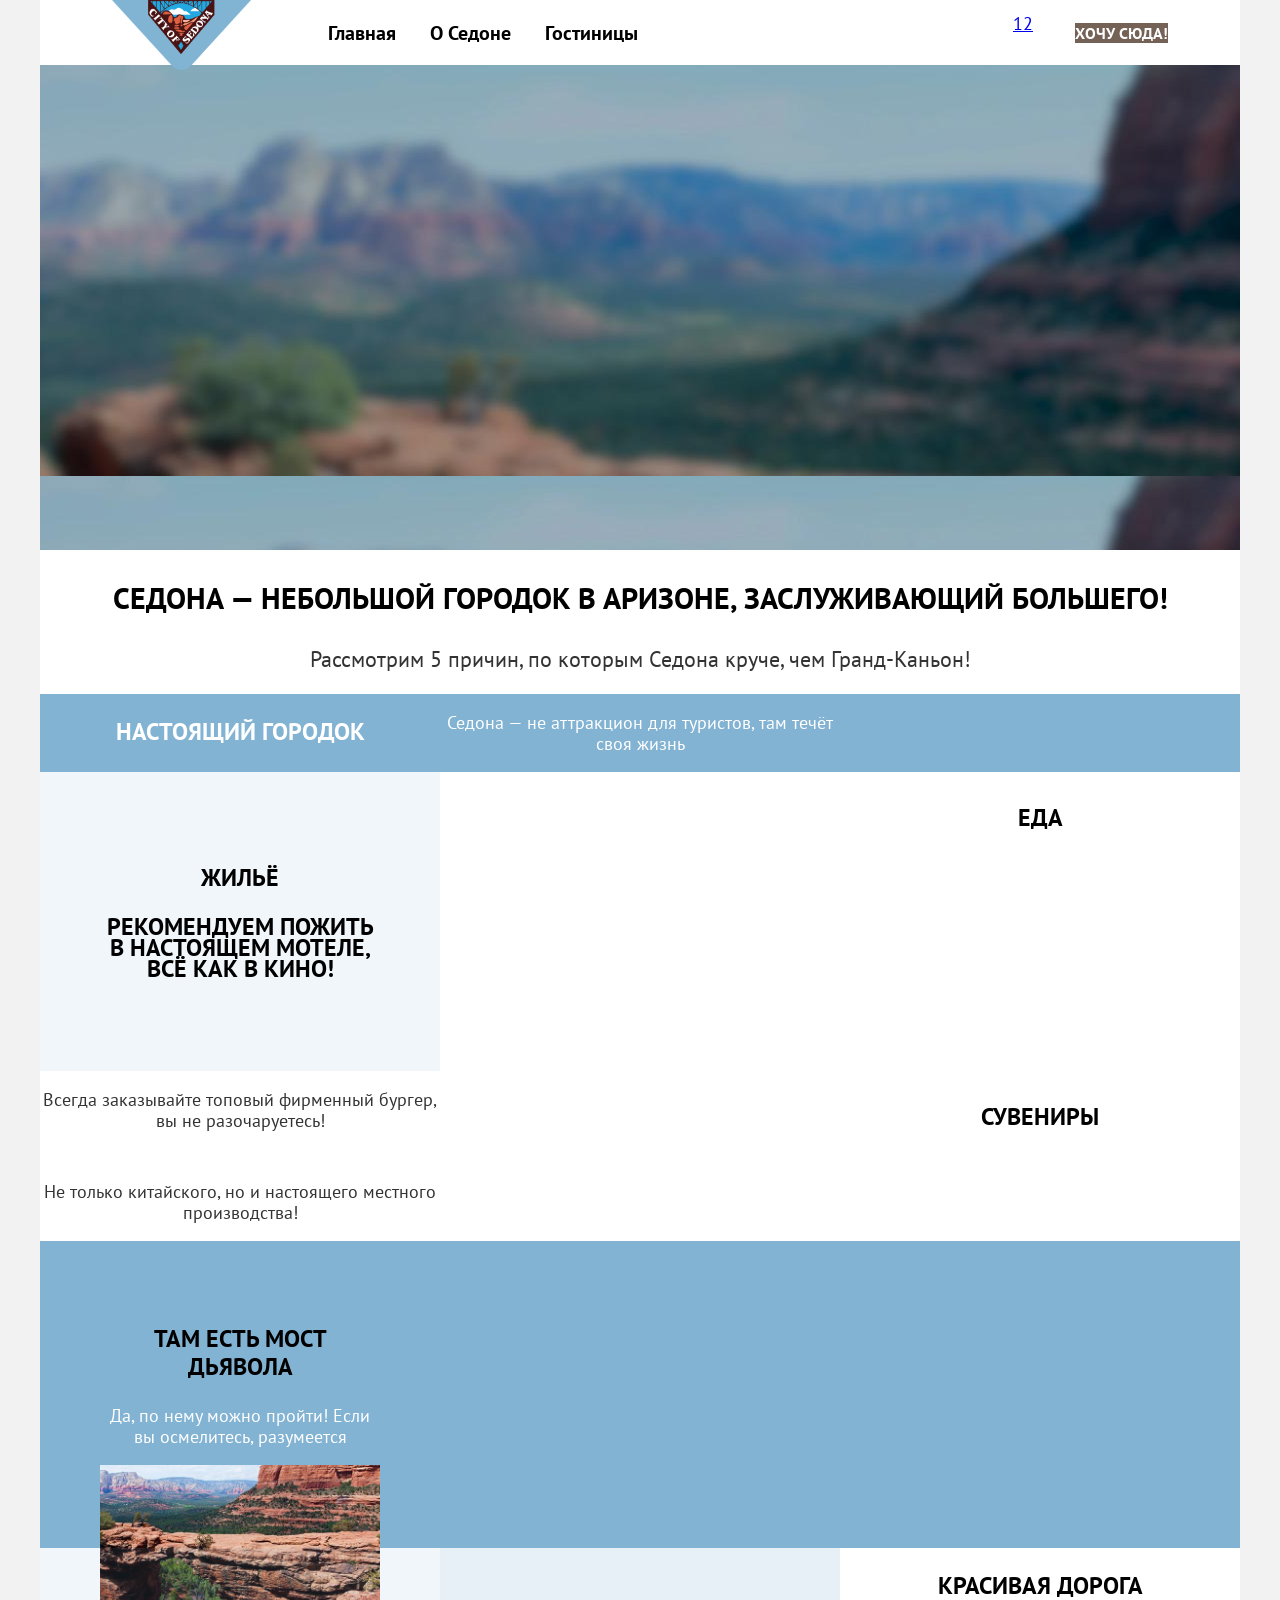
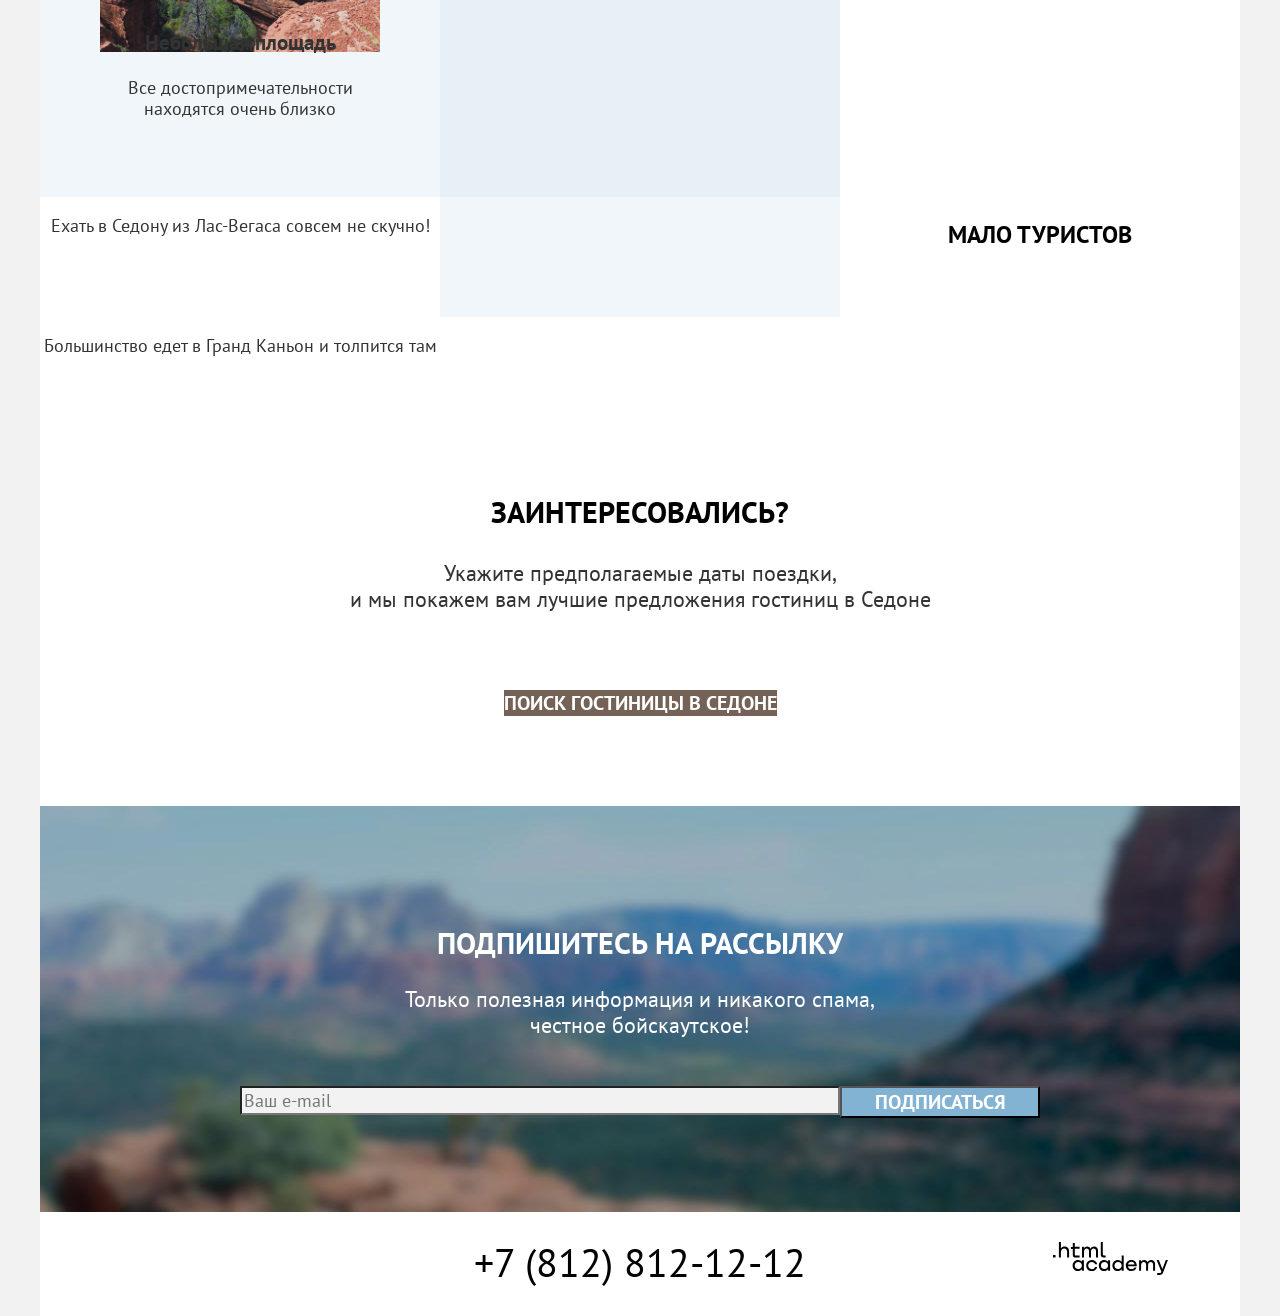
==== commit d50e6b7e: "step: module6" ====
--- a/index.html
+++ b/index.html
@@ -41,7 +41,7 @@
       <div class="main-promo">
         <h1 class="visually-hidden">Туристический город Седона</h1>
       </div>
-      
+
       <section class="advantages">
         <h2 class="visually-hidden">Преимущества Седоны</h2>
 
@@ -71,9 +71,11 @@
           </li>
 
           <li class="advantages-item advantages-item-large">
-            <h3 class="advantages-title">Там есть мост дьявола</h3>
-            <p class="advantages-text">Да, по нему можно пройти! Если вы осмелитесь, разумеется</p>
-            <img class="advantages-img" src="images/photo-2.jpg" width="800" height="384" alt="Зеленое дерево на фоне дома" >
+            <div class="advantages-description">
+              <h3 class="advantages-title">Там есть мост дьявола</h3>
+              <p class="advantages-text">Да, по нему можно пройти! Если вы осмелитесь, разумеется</p>
+              <img class="advantages-img" src="images/photo-2.jpg" width="800" height="384" alt="Зеленое дерево на фоне дома" >
+            </div>
           </li>
 
           <li class="advantages-item">
--- a/styles/styles.css
+++ b/styles/styles.css
@@ -22,6 +22,11 @@
   box-sizing: border-box;
 }
 
+img {
+  max-width: 100%;
+  height: auto;
+}
+
 .visually-hidden {
   position: absolute;
 
@@ -61,9 +66,21 @@
 /* Header */
 
 .header-nav {
-  display: flex;
-  justify-content: space-between;
+  display: grid;
+  grid-template-columns: max-content 1fr max-content;
+  gap: 30px;
+  min-height: 65px;
   padding: 0 72px;
+}
+
+.logo {
+  position: relative;
+  z-index: 1;
+  margin-bottom: -10px;
+}
+
+.logo-img {
+  display: block;
 }
 
 .site-menu {
@@ -96,6 +113,8 @@
   display: flex;
   flex-wrap: wrap;
   align-items: center;
+  justify-content: flex-end;
+  max-width: 322px;
 }
 
 .additional-menu-button {
@@ -105,15 +124,16 @@
 /* Footer */
 
 .page-footer {
-  display: flex;
-  justify-content: space-between;
+  display: grid;
+  grid-template-columns: 1fr max-content 1fr;
+  gap: 30px;
   padding: 30px 72px;
 }
 
 /* my */
 .footer-social {
   margin: 0;
-  padding: 0; 
+  padding: 0;
   display: flex;
   flex-wrap: wrap;
   list-style-type: none;
@@ -130,12 +150,16 @@
 
 .footer-phone {
   color: #000000;
-  
+
   font-size: 40px;
   line-height: 40px;
   text-decoration: none;
 }
 
+.footer-developer {
+  justify-self: end;
+}
+
 /* Main */
 
 .main-promo {
@@ -160,7 +184,7 @@
   font-size: 60px;
   line-height: 78px;
 }
-  
+
 /* Section */
 
 .section-title {
@@ -180,6 +204,7 @@
 /* Button */
 
 .button {
+  display: inline-block;
   color: #ffffff;
   background-color: #83B3D3;
 
@@ -209,15 +234,30 @@
 /* Forms */
 
 .field-input {
+  width: 100%;
+
+  background-color: #f2f2f2;
+
   font-family: inherit;
   font-size: 18px;
-  
-  background-color: #f2f2f2;
 }
 
 /* Range */
+.range {
+  display: grid;
+  grid-template-columns: 1fr 1fr;
+}
+
+.range-field {
+  display: grid;
+  grid-template-columns: 1fr 44px;
+}
 
 .range-input {
+  width: 100%;
+  grid-column: 1 / -1;
+  grid-row: 1 / 2;
+
   color: #ffffff;
   background-color: transparent;
 
@@ -226,9 +266,16 @@
 }
 
 .range-title {
+  grid-column: -2 / -1;
+  grid-row: 1 / 2;
+
   opacity: 0.3;
 }
 
+.range-slider {
+  grid-column: 1 / -1;
+}
+
 /* Breadcrumbs */
 
 .breadcrumbs {
@@ -241,25 +288,72 @@
   font-size: 16px;
 }
 
-/* my */
-.breadcrumbs-link {
-  margin-right: 26px;
-}
-
 /* Card */
 
+.card-list {
+  display: grid;
+  grid-template-columns: repeat(3, 1fr);
+  column-gap: 18px;
+  row-gap: 10px;
+}
+
+.card {
+  display: grid;
+  grid-template-columns: 1fr 26px 1fr;
+  grid-template-rows: 206px;
+  grid-template-areas:
+    "image image image"
+    "title title title"
+    "description description description"
+    "button-more . button-chosen"
+    "stars rate rate";
+  row-gap: 16px;
+  padding: 20px;
+}
+
+.card-img {
+  order: -1;
+  width: 100%;
+  height: 100%;
+  grid-area: image;
+
+  object-fit: cover;
+}
+
 .card-title {
+  grid-area: title;
+  margin: 0;
+
   font-size: 24px;
   line-height: 31px;
 }
 
+.card-description {
+  grid-column: description;
+  display: grid;
+  grid-template-columns: 1fr 1fr;
+  column-gap: 26px;
+  margin: 0;
+}
+
 .card-link {
   color: #000000;
 
   text-decoration: none;
 }
 
+.card-more {
+  grid-area: button-more;
+}
+
+.card-chosen {
+  grid-area: button-chosen;
+}
+
 .card-rate {
+  grid-area: rate;
+  margin: 0;
+
   font-size: 16px;
   text-transform: uppercase;
 }
@@ -270,7 +364,13 @@
   text-align: center;
 }
 
+.advantages-content {
+  padding: 62px 240px 80px;
+}
+
 .advantages-list {
+  display: grid;
+  grid-template-columns: repeat(3, 1fr);
   margin: 0;
   padding: 0;
 
@@ -278,11 +378,15 @@
 }
 
 .advantages-list-inner {
+  grid-column: 1 / -1;
+
   color: #333333;
   background-color: #ffffff;
 }
 
 .advantages-item {
+  padding: 60px;
+
   background-color: rgba(131, 179, 211, 0.12);
 }
 
@@ -291,6 +395,11 @@
 }
 
 .advantages-item-large {
+  display: grid;
+  grid-template-columns: repeat(3, 1fr);
+  grid-column: 1 / -1;
+  padding: 0;
+
   color: #ffffff;
   background-color: #83B3D3;
 }
@@ -311,6 +420,22 @@
   color: #ffffff;
 }
 
+.advantages-img {
+  grid-column: span 2;
+  width: 100%;
+  height: 0;
+  min-height: 100%;
+  object-fit: cover;
+}
+
+.advantages-item-large:nth-child(2) .advantages-img {
+  order: -1;
+}
+
+.advantages-description {
+  padding: 60px;
+}
+
 .advantages-text {
   line-height: 21px;
 }
@@ -318,28 +443,26 @@
 /* Search */
 
 .search {
+  padding: 90px 240px;
   text-align: center;
 }
-/* my */
-.search .section-title {
-  margin-bottom: 29px;
-}
-/* my */
-.search .section-description {
-  margin-bottom: 56px;
-  line-height: 26px;
-}
-/* my */
+
 .search-button {
-  display: block;
-  margin-bottom: 93px;
+  margin-top: 56px;
+}
+
+/* Select */
+
+.select-label {
+  margin: 0;
+  margin-right: 50px;
 }
 
 /* Subscribe */
 
 .subscribe {
-  padding-top: 94px;
-  padding-bottom: 94px;
+  padding: 94px 200px;
+
   text-align: center;
 }
 
@@ -347,15 +470,6 @@
   color: #ffffff;
 }
 
-.subscribe .section-title {
-  margin-bottom: 29px;
-}
-
-.subscribe .section-description {
-  margin-bottom: 46px;
-  line-height: 26px;
-}
-  
 .subscribe-primary {
   color: #ffffff;
   background-color: #83B3D3;
@@ -363,18 +477,25 @@
   background-size: cover;
 }
 
+.subscribe-form {
+  display: grid;
+  grid-template-columns: 1fr 200px;
+  margin-top: 48px;
+}
+
 /* Social */
 
 .social {
   display: flex;
   flex-wrap: wrap;
+  margin: 0 -2px;
   padding: 0;
 
   list-style: none;
 }
 
 .social-item {
-  margin: 0 2px;
+  margin: 2px;
 }
 
 .social-link {
@@ -386,7 +507,10 @@
 /* Filter */
 
 .filter-form {
-  display: flex;
+  display: grid;
+  grid-template-columns: 200px 200px 1fr 223px;
+  justify-content: space-between;
+  gap: 17px;
 }
 
 .filter-title {
@@ -396,15 +520,12 @@
 }
 
 .filter-fieldset {
-  width: 200px;
-  margin: 0;
-  margin-right: 17px;
+  margin: 0;
   padding: 0;
 }
 
 .filter-fieldset-price {
-  width: 287px;
-  margin-left: 95px;
+  margin-left: 96px;
 }
 
 .filter-list {
@@ -417,8 +538,7 @@
 .filter-buttons {
   display: flex;
   flex-direction: column;
-  width: 160px;
-  margin-left: 64px;
+  margin-left: 80px;
 }
 
 .filter-reset {
@@ -438,20 +558,14 @@
 }
 
 .catalog-sort {
-  display: flex;
-  align-items: center;
-  justify-content: space-between;
+  display: grid;
+  grid-template-columns: 1fr 287px max-content;
+  gap: 80px;
   padding: 44px 0;
 }
 
 .catalog-title {
-  width: 50%;
-  margin: 0;
-}
-
-.catalog-select {
-  width: 287px;
-  margin-right: auto;
+  margin: 0;
 }
 
 /* View */
@@ -459,14 +573,16 @@
 .view {
   display: flex;
   flex-wrap: wrap;
-  margin: 0;
+  justify-content: flex-end;
+  max-width: 224px;
+  margin: -4px;
   padding: 0;
 
   list-style: none;
 }
 
 .view-item {
-  margin: 0 4px;
+  margin: 4px;
 }
 
 .view-link {
@@ -478,10 +594,18 @@
 /* Pagination */
 
 .pagination {
+  display: flex;
+  flex-direction: column;
+  align-items: center;
   padding: 30px 0;
 }
 
+.pagination-button {
+  min-width: 620px;
+}
+
 .pagination-nav {
+  width: 100%;
   display: flex;
   align-items: center;
   justify-content: space-between;
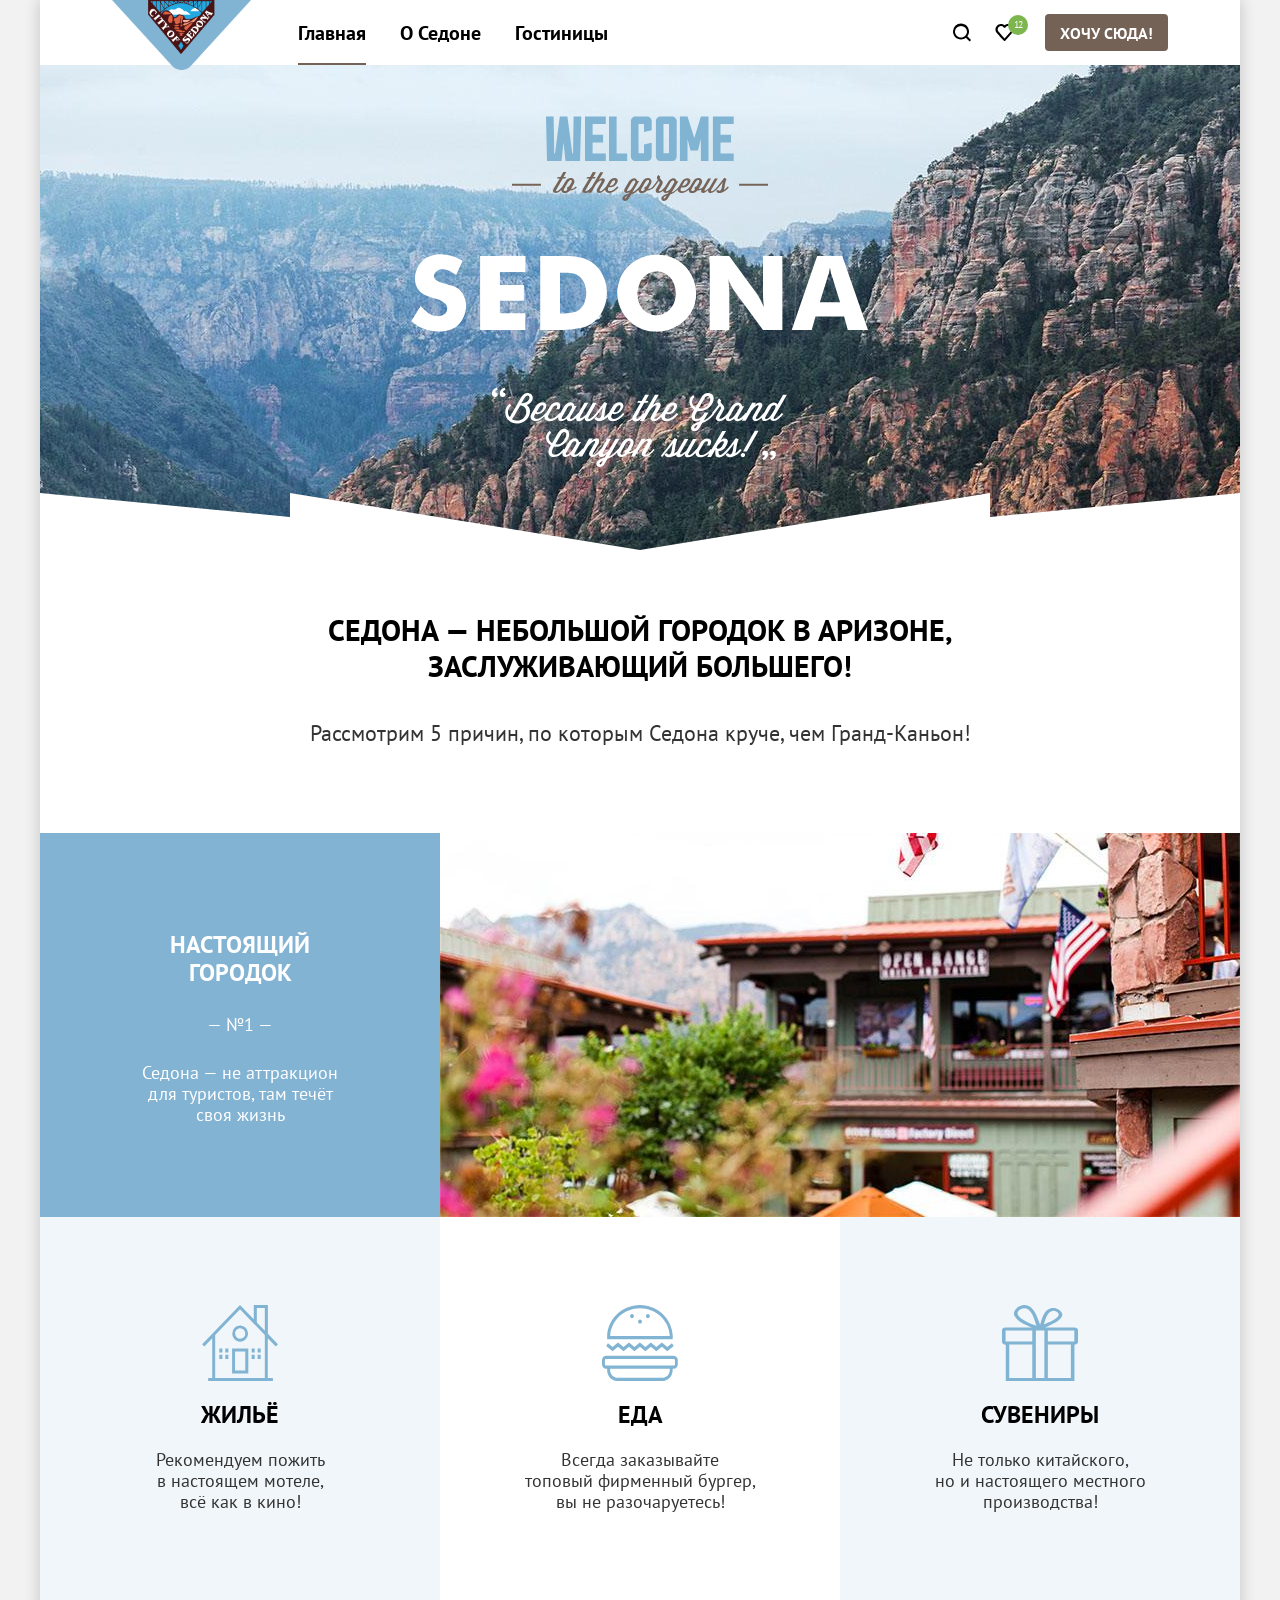
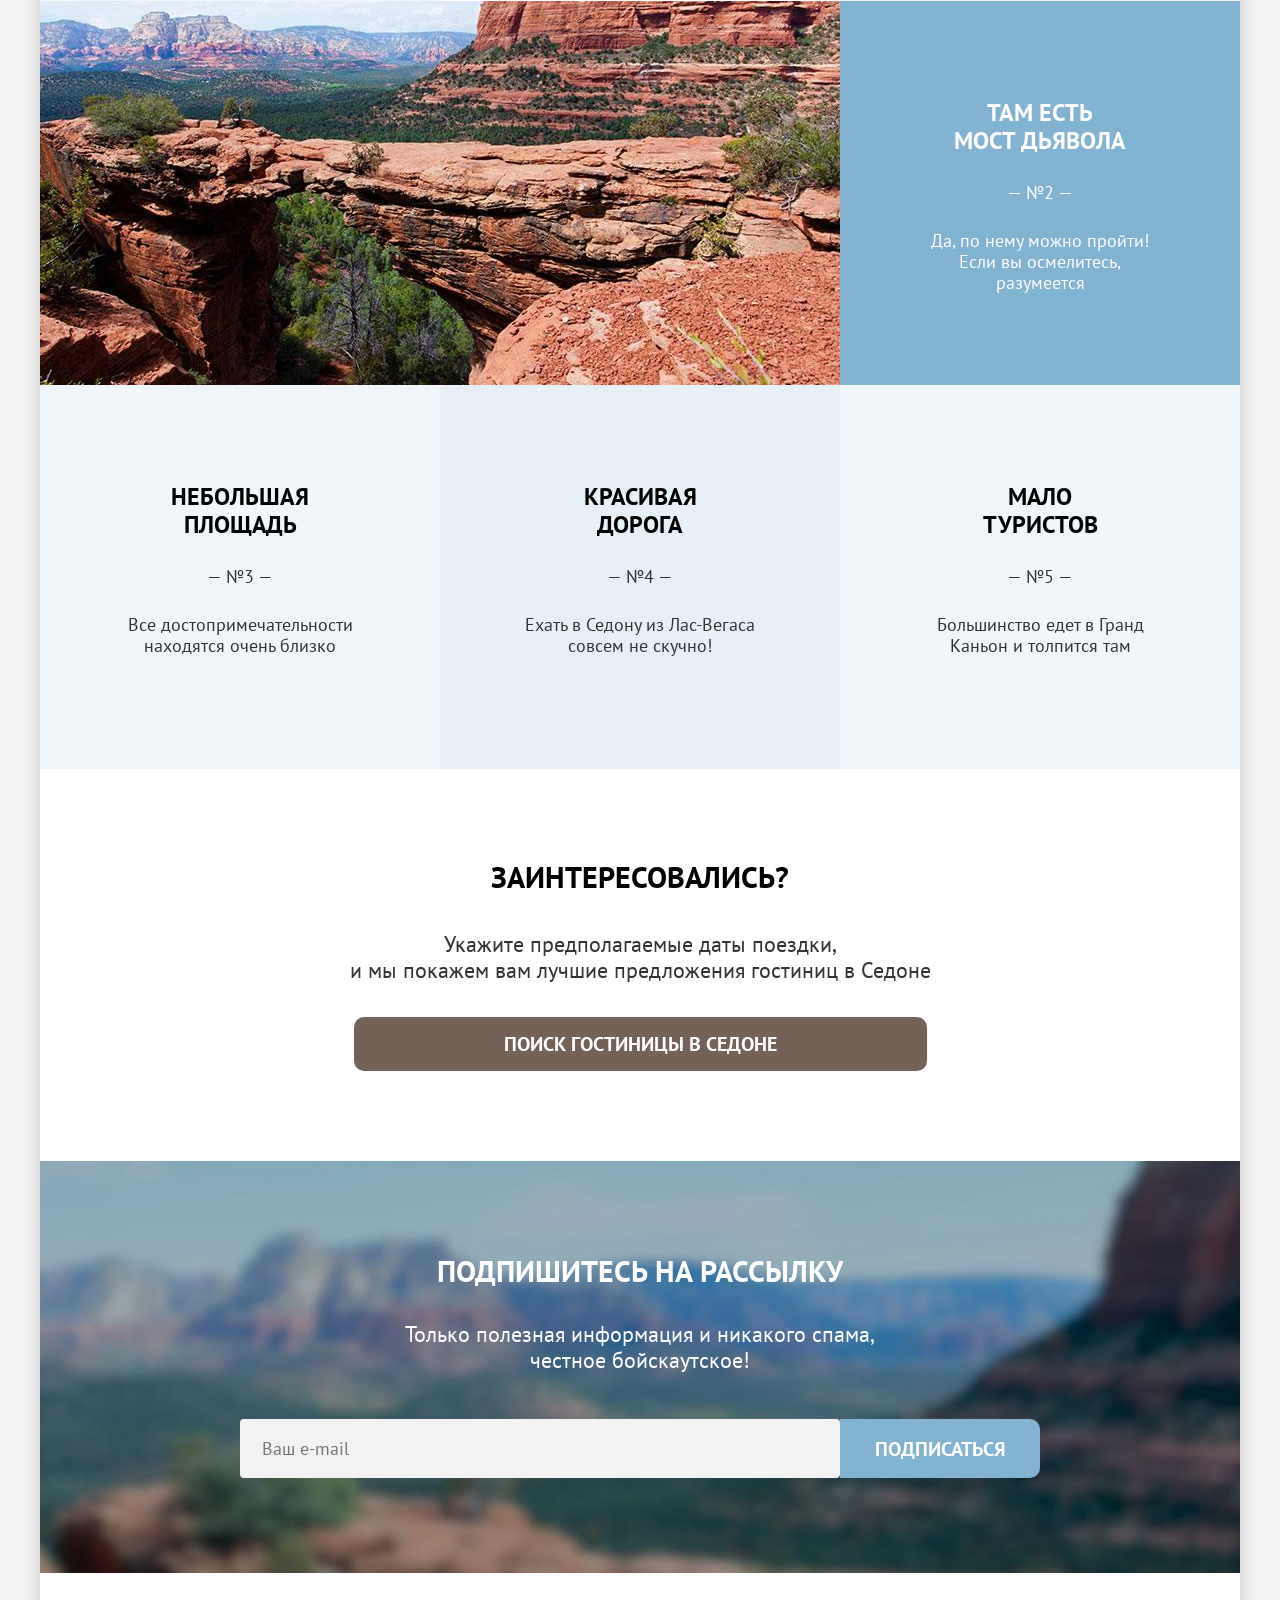
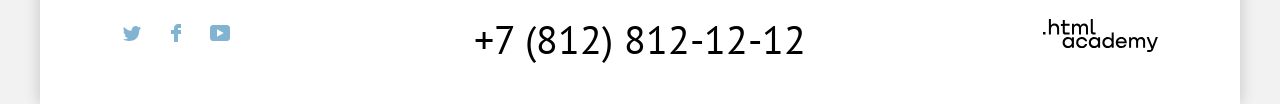
==== commit 8ce500d1: "module7" ====
--- a/index.html
+++ b/index.html
@@ -2,7 +2,7 @@
 <html class="body" lang="ru">
   <head>
     <meta charset="utf-8">
-    <title>SEDONA</title>
+    <title>Седона — небольшой городок в Аризоне</title>
     <link rel="stylesheet" href="styles/styles.css">
   </head>
   <body class="page-body">
@@ -16,10 +16,10 @@
           <li class="site-menu-item site-menu-item-active">
             <a class="site-menu-link" href="/">Главная</a>
           </li>
-          <li class="site-menu-item site-menu-item-active">
+          <li class="site-menu-item">
             <a class="site-menu-link" href="about.html">О Седоне</a>
           </li>
-          <li class="site-menu-item site-menu-item-active">
+          <li class="site-menu-item">
             <a class="site-menu-link" href="catalog.html">Гостиницы</a>
           </li>
         </ul>
@@ -27,9 +27,15 @@
         <div class="additional-menu">
           <a class="icon-button" href="#">
             <span class="visually-hidden">Поиск</span>
+            <svg xmlns="http://www.w3.org/2000/svg" width="20" height="19" fill="#000">
+              <path  d="m19.03 17.05-3.71-3.7c1-1.3 1.7-3 1.7-4.9 0-4.4-3.61-8-8.02-8a8.12 8.12 0 0 0-8.03 8.1c0 4.4 3.61 8 8.03 8 1.8 0 3.5-.6 4.91-1.7l3.71 3.7 1.4-1.5ZM9 14.55c-3.31 0-6.02-2.7-6.02-6a6.03 6.03 0 0 1 12.03 0c0 3.3-2.7 6-6.01 6Z"/>
+            </svg>
           </a>
           <a class="icon-button" href="#">
             <span class="visually-hidden">Избранное</span>
+            <svg xmlns="http://www.w3.org/2000/svg" width="19" height="17" fill="#000">
+              <path  d="M9.44 17c-.3 0-.6-.1-.8-.4-5.41-6.1-6.72-7.5-7.02-7.9A5.4 5.4 0 0 1 6.03 0c1.3 0 2.51.5 3.51 1.3a5.47 5.47 0 0 1 9.03 4.1c0 1.3-.5 2.5-1.3 3.4l-7.02 7.9c-.2.2-.4.3-.8.3ZM3.43 7.5c.3.4 3.5 4 6.11 6.9l6.22-7c.5-.5.7-1.2.7-2 0-1.8-1.5-3.3-3.3-3.3-1 0-2.01.5-2.71 1.3-.3.3-.6.4-.9.4-.3 0-.6-.2-.8-.4a3.7 3.7 0 0 0-2.72-1.3c-1.8 0-3.3 1.5-3.3 3.3-.1.9.3 1.6.7 2.1-.1 0-.1 0 0 0Z"/>
+            </svg>
             <span class="icon-button-counter">12</span>
           </a>
           <a class="button button-secondary additional-menu-button" href="#">Хочу сюда!</a>
@@ -45,54 +51,64 @@
       <section class="advantages">
         <h2 class="visually-hidden">Преимущества Седоны</h2>
 
-        <p class="section-title">Седона — небольшой городок в Аризоне, заслуживающий большего!</p>
-        <p class="section-description">Рассмотрим 5 причин, по которым Седона круче, чем Гранд-Каньон!</p>
+        <div class="advantages-content">
+          <p class="section-title">Седона — небольшой городок в Аризоне, заслуживающий большего!</p>
+          <p class="section-description">Рассмотрим 5 причин, по которым Седона круче, чем Гранд-Каньон!</p>
+        </div>
 
         <ol class="advantages-list">
           <li class="advantages-item advantages-item-large">
-            <h3 class="advantages-title">Настоящий городок</h3>
-            <p class="advantages-text">Седона — не аттракцион для туристов, там течёт своя жизнь</p>
+            <div class="advantages-description">
+              <h3 class="advantages-title">Настоящий<br>городок</h3>
+              <p class="advantages-text">Седона — не аттракцион<br>для туристов, там течёт<br>своя жизнь</p>
+            </div>
             <img class="advantages-img" src="images/photo-1.jpg" width="800" height="384" alt="Зеленое дерево на фоне дома" >
 
-            <ul class="advantages-list advantages-list-inner">
-              <li class="advantages-item">
-                <h4 class="advantages-title">Жильё</р>
-                <p class="advantages-text">Рекомендуем пожить в настоящем мотеле, всё как в кино!</p>
+            <ul class="advantages-list-inner">
+              <li class="advantages-inner-item advantages-inner-item-house">
+                <h4 class="advantages-title">Жильё</h4>
+                <p class="advantages-text">Рекомендуем пожить<br>в настоящем мотеле,<br>всё как в кино!</p>
               </li>
-              <li class="advantages-item"></li>
+              <li class="advantages-inner-item advantages-inner-item-food">
                 <h4 class="advantages-title">Еда</h4>
-                <p class="advantages-text">Всегда заказывайте топовый фирменный бургер, вы не разочаруетесь!</p>
+                <p class="advantages-text">Всегда заказывайте<br>топовый фирменный бургер,<br>вы не разочаруетесь!</p>
               </li>
-              <li class="description-cards-item"></li>
+              <li class="advantages-inner-item advantages-inner-item-present">
                 <h4 class="advantages-title">Сувениры</h4>
-                <p class="advantages-text">Не только китайского, но и настоящего местного производства!</p>
+                <p class="advantages-text">Не только китайского,<br>но и настоящего местного<br>производства!</p>
               </li>
             </ul>
           </li>
 
           <li class="advantages-item advantages-item-large">
             <div class="advantages-description">
-              <h3 class="advantages-title">Там есть мост дьявола</h3>
-              <p class="advantages-text">Да, по нему можно пройти! Если вы осмелитесь, разумеется</p>
-              <img class="advantages-img" src="images/photo-2.jpg" width="800" height="384" alt="Зеленое дерево на фоне дома" >
+              <h3 class="advantages-title">Там есть<br>мост дьявола</h3>
+              <p class="advantages-text">Да, по нему можно пройти!<br>Если вы осмелитесь,<br>разумеется</p>
+            </div>
+            <img class="advantages-img" src="images/photo-2.jpg" width="800" height="384" alt="Зеленое дерево на фоне дома" >
+          </li>
+
+          <li class="advantages-item">
+            <div class="advantages-description">
+              <h3 class="advantages-title">Небольшая<br>площадь</h3>
+              <p class="advantages-text">Все достопримечательности находятся очень близко</p>
             </div>
           </li>
 
           <li class="advantages-item">
-            <h3 class="advantages-titlee">Небольшая площадь</h3>
-            <p class="advantages-text">Все достопримечательности находятся очень близко</p>
+            <div class="advantages-description">
+              <h3 class="advantages-title">Красивая<br>дорога</h3>
+              <p class="advantages-text">Ехать в Седону из Лас-Вегаса совсем не скучно!</p>
+            </div>
           </li>
 
-          <li class="advantages-item"></li>
-            <h3 class="advantages-title">Красивая дорога</h3>
-            <p class="advantages-text">Ехать в Седону из Лас-Вегаса совсем не скучно!</p>
+          <li class="advantages-item">
+            <div class="advantages-description">
+              <h3 class="advantages-title">Мало<br>туристов</h3>
+              <p class="advantages-text">Большинство едет в Гранд<br>Каньон и толпится там</p>
+            </div>
           </li>
-
-          <li class="advantages-item"></li>
-            <h3 class="advantages-title">Мало туристов</h3>
-            <p class="advantages-text">Большинство едет в Гранд Каньон и толпится там</p>
-          </li>
-        </ul>
+        </ol>
       </section>
 
       <section class="search">
@@ -123,16 +139,32 @@
         <li class="social-item">
           <a class="social-link" href="https://twitter.com/htmlacademy_ru">
             <span class="visually-hidden">Твиттер</span>
+            <svg xmlns="http://www.w3.org/2000/svg" width="18" height="15" fill="#83B3D3">
+              <g clip-path="url(#a)">
+                <path d="M11.6.2c1.8-.5 3.2.3 3.8 1.2.7-.2 1.4-.5 2.1-.7 0 .9-.6 1.5-.9 1.8.7.1 1.4-.6 1.4-.6-.2 1-1.1 1.8-1.7 2C16.1 10.7 13 15.1 5.7 15h-.5c-.4 0-4.4-.5-5.2-1.9 2.4.2 4.1-.4 5-1.2-1-.3-2.9-.4-3.2-2.9.4.1.6.2 1.3.1C1.8 8.3.4 7.5.5 5.3c.3.3 1.1.5 1.4.5C1.1 5.6-.2 2.5.9.9c1.9 1.9 4 3.6 7.6 3.8C8.7 2.3 9.7.8 11.6.2Z"/>
+              </g>
+              <defs>
+                <clipPath id="a">
+                  <path fill="#fff" d="M0 0h18v15H0z"/>
+                </clipPath>
+              </defs>
+            </svg>
           </a>
         </li>
         <li class="social-item">
           <a class="social-link" href="https://www.facebook.com/htmlacademy">
             <span class="visually-hidden">Фэйсбук</span>
+            <svg xmlns="http://www.w3.org/2000/svg" width="10" height="18" fill="#83B3D3">
+              <path d="M7 0C4.8 0 3 1.8 3 4v2H0v4h3v8h4v-8h3V6H7V4h3V0H7Z"/>
+            </svg>
           </a>
         </li>
         <li class="social-item">
           <a class="social-link" href="https://www.youtube.com/c/HTMLAcademyRUS">
             <span class="visually-hidden">Ютюб</span>
+            <svg xmlns="http://www.w3.org/2000/svg" width="20" height="16" fill="#83B3D3">
+              <path d="M17 0H2.9C1.2 0 0 1.5 0 3.2v9.5C0 14.5 1.2 16 2.9 16h14.3c1.5 0 2.9-1.5 2.9-3.2V3.2C19.9 1.5 18.7 0 17 0ZM7 11.8V4.2L13.7 8 7 11.8Z"/>
+            </svg>
           </a>
         </li>
       </ul>
@@ -140,7 +172,9 @@
       <a class="footer-phone" href="88128121212">+7 (812) 812-12-12</a>
 
       <a class="footer-developer" href="https://htmlacademy.ru/">
-        <img src="images/svg/htmlacademy.svg" width="115" height="33" alt="Разработано HTML Academy">
+        <svg width="115" height="34">
+          <path d="M0 12.9v2.6h2.5v-2.6H0ZM11.6 4.5c-1.6 0-2.8.7-3.6 1.7h-.1V0h-2v15.5h2v-5.3c0-2.1 1.3-3.6 3.3-3.6 1.8 0 2.9 1.4 2.9 3.2v5.7h2V9.4c.1-3-1.8-4.9-4.5-4.9ZM26.6 4.8h-4.8V1.1h-2v3.8h-1.9v2h1.9v6c0 1.7 1 2.7 2.7 2.7h4.1v-2h-3.7c-.7 0-1.1-.4-1.1-1.1V6.8h4.8v-2ZM41.1 4.6c-1.6 0-2.9.8-3.5 2.1h-.1c-.6-1.2-1.8-2.1-3.4-2.1-1.4 0-2.5.8-3.1 1.8h-.1V4.8H29v10.6h2V10c0-2 1-3.5 2.6-3.5 1.5 0 2.4 1 2.4 2.6v6.3h2V9.8c0-2.4 1.4-3.3 2.6-3.3 1.5 0 2.4 1 2.4 2.6v6.3h2V8.9c.1-2.5-1.4-4.3-3.9-4.3ZM47.8 12.7c0 1.7 1 2.7 2.8 2.7h2v-2h-1.7c-.7 0-1.1-.4-1.1-1.1V0h-2v12.7ZM28.9 19.7c-.9-1.1-2.2-1.8-3.9-1.8-3.1 0-5.4 2.3-5.4 5.6s2.3 5.6 5.4 5.6c1.8 0 3-.8 3.8-1.9h.1v1.6h2V18.2h-2v1.5Zm-3.6 7.4c-2.2 0-3.6-1.6-3.6-3.6s1.4-3.6 3.6-3.6 3.6 1.6 3.6 3.6c0 1.9-1.4 3.6-3.6 3.6ZM44.2 22c-.5-2.4-2.6-4.1-5.4-4.1a5.4 5.4 0 0 0-5.6 5.6c0 3.1 2.2 5.6 5.6 5.6 2.8 0 4.9-1.8 5.4-4.2h-2.1a3.4 3.4 0 0 1-3.3 2.3c-2.2 0-3.6-1.6-3.6-3.6s1.4-3.6 3.6-3.6c1.6 0 2.8 1 3.3 2.2h2.1V22ZM55.1 19.7c-.9-1.1-2.2-1.8-3.9-1.8-3.1 0-5.4 2.3-5.4 5.6s2.3 5.6 5.4 5.6c1.8 0 3-.8 3.8-1.9h.1v1.6h2V18.2h-2v1.5Zm-3.6 7.4c-2.2 0-3.6-1.6-3.6-3.6s1.4-3.6 3.6-3.6 3.6 1.6 3.6 3.6c0 1.9-1.5 3.6-3.6 3.6ZM68.7 19.8c-.9-1.1-2.2-1.9-3.9-1.9-3.1 0-5.4 2.3-5.4 5.6s2.2 5.6 5.4 5.6c1.7 0 3-.8 3.8-1.8h.1v1.5h2V13.4h-2v6.4Zm-3.6 7.3c-2.2 0-3.6-1.6-3.6-3.6s1.4-3.6 3.6-3.6 3.6 1.6 3.6 3.6c-.1 2-1.5 3.6-3.6 3.6ZM78.3 17.9c-3.3 0-5.5 2.5-5.5 5.6 0 3 2.1 5.6 5.5 5.6 2.5 0 4.5-1.3 5.2-3.6h-2.1c-.5 1-1.6 1.6-3 1.6-1.9 0-3.3-1.3-3.4-2.9h8.8c.2-3.6-2-6.3-5.5-6.3Zm0 1.9c1.7 0 3 1 3.3 2.6h-6.5c.3-1.5 1.5-2.6 3.2-2.6ZM98.2 17.9c-1.6 0-2.9.8-3.6 2h-.1c-.6-1.2-1.8-2-3.4-2-1.4 0-2.5.7-3.1 1.8v-1.5h-1.9v10.6h2v-5.4c0-2 1-3.4 2.6-3.5 1.5 0 2.4 1 2.4 2.6v6.3h2v-5.6c0-2.4 1.4-3.3 2.6-3.3 1.5 0 2.4 1 2.4 2.6v6.3h2v-6.5c.1-2.6-1.4-4.4-3.9-4.4ZM109.4 27l-3.6-8.9h-2.2l4.8 11.6c-.3.9-.7 1.2-1.7 1.2h-2.5v2h2.5c1.8 0 2.8-.8 3.5-2.6l4.7-12.2h-2.1l-3.4 8.9Z"/>
+        </svg>
       </a>
     </footer>
   </body>
--- a/styles/styles.css
+++ b/styles/styles.css
@@ -57,6 +57,7 @@
   margin: 0 auto;
 
   background-color: #ffffff;
+  box-shadow: 0 0 15px rgba(0, 0, 0, 0.2);
 }
 
 .page-main {
@@ -87,26 +88,53 @@
   flex-grow: 1;
   display: flex;
   flex-wrap: wrap;
-  margin: 0 30px;
+  margin: 0;
   padding: 0;
 
   font-size: 20px;
   line-height: 26px;
   font-weight: 700;
+
   list-style-type: none;
 }
 
 .site-menu-item {
   display: flex;
   align-items: center;
+}
+
+.site-menu-item-active {
+  position: relative;
+}
+
+.site-menu-item-active::after {
+  content: '';
+  position: absolute;
+  right: 17px;
+  left: 17px;
+  bottom: 0;
+
+  height: 2px;
+
+  background-color: #756257;
 }
 
 .site-menu-link {
   display: block;
   padding: 17px;
+
   color: #000000;
 
   text-decoration: none;
+}
+
+.site-menu-link[href]:hover {
+  color: #756257;
+}
+
+.site-menu-link[href]:active {
+  color: #756257;
+  opacity: 0.3;
 }
 
 .additional-menu {
@@ -119,6 +147,8 @@
 
 .additional-menu-button {
   margin-left: 20px;
+  padding: 9px 35px;
+  border-radius: 4px;
 }
 
 /* Footer */
@@ -128,36 +158,69 @@
   grid-template-columns: 1fr max-content 1fr;
   gap: 30px;
   padding: 30px 72px;
+  align-items: center;
 }
 
 /* my */
 .footer-social {
-  margin: 0;
-  padding: 0;
-  display: flex;
-  flex-wrap: wrap;
-  list-style-type: none;
-}
-/* my */
-.social-item {
-  margin-right: 30px;
-  margin-bottom: 5px;
-}
-/* my */
-.social-item:nth-child(3n) {
-  margin-right: 0;
+  align-self: start;
+  margin-top: 8px;
 }
 
 .footer-phone {
+  padding: 15px;
   color: #000000;
+  border-radius: 10px;
 
   font-size: 40px;
   line-height: 40px;
   text-decoration: none;
 }
 
+.footer-phone:hover {
+  color: #756257;
+}
+
+.footer-phone:active {
+  color: #756257;
+  opacity: 0.3;
+}
+
+.footer-phone:focus:not(:active) {
+  outline: 3px solid #83b3d3;
+  outline-offset: -3px;
+}
+
 .footer-developer {
+  display: block;
+  margin-right: -12px;
+  padding: 16px 22px;
   justify-self: end;
+
+  border-radius: 10px;
+}
+
+.footer-developer:hover {
+  fill: #756257;
+}
+
+.footer-developer:active {
+  fill: #756257;
+  opacity: 0.3;
+}
+
+.footer-developer:focus svg {
+  fill: #756257;
+}
+
+.footer-developer:focus:not(:active) {
+  fill: #756257;
+  outline: 3px solid #68a2ca;
+  outline-offset: -3px;
+}
+
+.footer-developer-image {
+  display: block;
 }
 
 /* Main */
@@ -166,11 +229,23 @@
   min-height: 485px;
 
   background-color: #83B3D3;
-  background-image: url("../images/background.jpg");
+  background-repeat: no-repeat;
+    background-position:
+    50% calc(50% - 16px),
+    50% 100%,
+    50% 50%;
+  background-size:
+    auto auto,
+    100% auto,
+    cover;
+  background-image: url("../images/svg/welcome.svg"), url("../images/svg/divider.svg"), url("../images/index-background.jpg");
 }
 
 .main-header {
+  height: 408px;
+
   padding: 35px 72px 80px;
+  padding-bottom: 133px;
 
   color: #ffffff;
   background-color: #83B3D3;
@@ -188,6 +263,9 @@
 /* Section */
 
 .section-title {
+  margin: 0;
+  margin-bottom: 36px;
+
   color: #000000;
 
   font-size: 30px;
@@ -197,6 +275,8 @@
 }
 
 .section-description {
+  margin: 0;
+
   font-size: 22px;
   line-height: 26px;
 }
@@ -205,44 +285,166 @@
 
 .button {
   display: inline-block;
+  padding: 7px 15px 6px;
+
   color: #ffffff;
   background-color: #83B3D3;
+  border: none;
+  border-radius: 4px;
 
   font-family: inherit;
   font-size: 16px;
   font-weight: 700;
+  text-align: center;
   text-transform: uppercase;
   text-decoration: none;
+  line-height: 24px;
+}
+
+.button:hover {
+  background-color: #68A2CA;
+}
+
+.button:active {
+  color: rgba(255, 255, 255, 0.3);
+  background-color: #68A2CA;
+}
+
+.button:focus:not(:active) {
+  background-color: #68a2ca;
+  outline: 3px solid #615048;
+  outline-offset: 0;
 }
 
 .button-secondary {
   background-color: #756257;
 }
 
+.button-secondary:hover {
+  background-color: #615048;
+}
+
+.button-secondary:active {
+  background-color: #615048;
+  color: rgba(255, 255, 255, 0.3);
+}
+
+.button-secondary:focus:not(:active) {
+  background-color: #615048;
+  outline: 3px solid #83b3d3;
+}
+
+.button-success {
+  background-color: #7db54f;
+}
+
+.button-success:hover {
+  background-color: #6c9e42;
+}
+
+.button-success:active {
+  background-color: #6c9e42;
+}
+
+.button-success:focus:not(:active) {
+  background-color: #6c9e42;
+}
+
 .button-large {
+  padding: 18px 16px 17px;
+
+  border-radius: 10px;
+
   font-size: 20px;
 }
 
 /* Icon button */
 
 .icon-button {
-  display: block;
+  position: relative;
+
+  display: grid;
+  place-content: center;
   width: 42px;
   height: 42px;
+
+  fill: #000000;
+  background-repeat: no-repeat;
+  background-position: 50% 50%;
+}
+
+.icon-button:hover {
+  fill: #756257;
+}
+
+.icon-button:active {
+  fill: rgba(117, 98, 87, 0.3);
+}
+
+.icon-button-counter {
+  position: absolute;
+  top: 3px;
+  right: -3px;
+
+  min-width: 20px;
+  height: 20px;
+  padding: 0 4px;
+
+  color: #ffffff;
+  background-color: #7DB54F;
+  border-radius: 50%;
+
+  line-height: 20px;
+  font-size: 10px;
+  text-align: center;
+  letter-spacing: -1px;
+}
+
+.icon-button:hover svg {
+  fill: #756257
+}
+
+.icon-button:active svg{
+  fill: rgba(117, 98, 87, 0.3);
+}
+
+.icon-button:active .icon-button-counter{
+  color: rgba(255, 255, 255, 0.3);
 }
 
 /* Forms */
+
+.field {
+  display: flex;
+}
 
 .field-input {
   width: 100%;
+  padding: 8px 20px;
 
   background-color: #f2f2f2;
+  border: 2px solid transparent;
+  border-radius: 4px;
 
   font-family: inherit;
   font-size: 18px;
 }
 
+.field-input:hover {
+  background-color: #E5E5E5;
+}
+
+.field-input:focus {
+  background-color: #E5E5E5;
+  outline: #83B3D3 solid 3px;
+}
+
+.field-input-error {
+  border-color: #ff5757;
+}
+
 /* Range */
+
 .range {
   display: grid;
   grid-template-columns: 1fr 1fr;
@@ -281,24 +483,87 @@
 .breadcrumbs {
   display: flex;
   flex-wrap: wrap;
-  margin: 0;
+  margin-top: -10px;
   margin-bottom: 45px;
+  margin-left: -8px;
   padding: 0;
 
   font-size: 16px;
+  line-height: 21px;
+
+  list-style: none;
+}
+
+.breadcrumbs-item + .breadcrumbs-item {
+  position: relative;
+
+  margin-left: 10px;
+}
+
+.breadcrumbs-link-home {
+  padding: 0 8px;
+  position: relative;
+}
+
+.breadcrumbs-item + .breadcrumbs-item::before {
+  content: "";
+  position: absolute;
+  top: calc(50% - 4px);
+  left: -7px;
+
+  width: 5px;
+  height: 8px;
+
+  background-image: url("../images/svg/navlink.svg");
+  opacity: 0.3;
+}
+
+.breadcrumbs-link {
+  display: flex;
+  padding: 3px 8px;
+
+  border-radius: 4px;
+}
+
+.breadcrumbs-link[href]:hover {
+  opacity: 0.6;
+}
+
+.breadcrumbs-link[href]:active {
+  opacity: 0.3;
+}
+
+.breadcrumbs-link:focus {
+  outline: 3px solid #83b3d3;
+  outline-offset: -3px;
+}
+
+.breadcrumbs-link-home {
+  width: 28px;
+  height: 27px;
+
+  background-repeat: no-repeat;
+  background-position: 50% 50%;
+  background-image: url("../images/svg/homeLink.svg");
 }
 
 /* Card */
 
 .card-list {
   display: grid;
+  align-items: start;
   grid-template-columns: repeat(3, 1fr);
   column-gap: 18px;
   row-gap: 10px;
+  padding-bottom: 34px;
 }
 
 .card {
-  display: grid;
+  position: relative;
+  z-index: 0;
+
+  display: grid;
+  align-content: start;
   grid-template-columns: 1fr 26px 1fr;
   grid-template-rows: 206px;
   grid-template-areas:
@@ -311,6 +576,35 @@
   padding: 20px;
 }
 
+.card-link {
+  grid-area: title;
+
+  color: #000000;
+
+  text-decoration: none;
+}
+
+.card-link:focus {
+  outline: none;
+}
+
+.card-link::before {
+  content: "";
+  position: absolute;
+  top: 0;
+  right: 0;
+  bottom: 160px;
+  left: 0;
+  z-index: 1;
+}
+
+.card-title {
+  margin: 0;
+
+  font-size: 24px;
+  line-height: 31px;
+}
+
 .card-img {
   order: -1;
   width: 100%;
@@ -320,12 +614,16 @@
   object-fit: cover;
 }
 
-.card-title {
-  grid-area: title;
-  margin: 0;
-
-  font-size: 24px;
-  line-height: 31px;
+.card-link:hover + .card-img {
+  opacity: 0.6;
+}
+
+.card-link:active + .card-img {
+  opacity: 0.3;
+}
+
+.card-link:focus:not(:active) + .card-img {
+  outline: 3px solid #83b3d3;
 }
 
 .card-description {
@@ -334,12 +632,9 @@
   grid-template-columns: 1fr 1fr;
   column-gap: 26px;
   margin: 0;
-}
-
-.card-link {
-  color: #000000;
-
-  text-decoration: none;
+
+
+  line-height: 23px;
 }
 
 .card-more {
@@ -352,10 +647,52 @@
 
 .card-rate {
   grid-area: rate;
-  margin: 0;
+  justify-self: end;
+  min-width: 160px;
+  margin: 0;
+  padding: 7px 8px 6px;
+
+  background-color: #f2f2f2;
+  border-radius: 4px;
 
   font-size: 16px;
+  text-align: center;
   text-transform: uppercase;
+  line-height: 24px;
+}
+
+.card-star {
+  grid-area: stars;
+  align-self: start;
+}
+
+/* Star */
+
+.star {
+  width: 23px;
+  margin: 0;
+  min-height: 37px;
+
+  background-repeat: repeat-x;
+  background-position: 0 50%;
+  background-size: 23px 17px;
+  background-image: url("../images/icons/star.svg");
+}
+
+.star-two {
+  width: 46px;
+}
+
+.star-three {
+  width: 69px;
+}
+
+.star-four {
+  width: 92px;
+}
+
+.star-five {
+  width: 115px;
 }
 
 /* Advantages */
@@ -365,7 +702,7 @@
 }
 
 .advantages-content {
-  padding: 62px 240px 80px;
+  padding: 62px 240px 87px;
 }
 
 .advantages-list {
@@ -375,49 +712,111 @@
   padding: 0;
 
   list-style: none;
+
+  counter-reset: advantages;
+}
+
+.advantages-item {
+  display: grid;
+  gap: 30px;
+  min-height: 384px;
+
+  background-color: rgba(131, 179, 211, 0.12);
+
+  counter-increment: advantages;
+}
+
+.advantages-item-large {
+  grid-column: 1 / -1;
+  grid-template-columns: repeat(3, 1fr);
+  gap: 0;
+  padding: 0;
+
+  color: #ffffff;
+  background-color: #83b3d3;
+}
+
+.advantages-item:not(.advantages-item-large):nth-child(even) {
+  background-color: rgba(131, 179, 211, 0.2);
+}
+
+.advantages-description {
+  display: grid;
+  align-content: start;
+  gap: 26px;
+  min-height: 384px;
+  padding: 60px;
+  padding-top: 98px;
+}
+
+.advantages-description::before {
+  content: "— №" counter(advantages) " —";
 }
 
 .advantages-list-inner {
   grid-column: 1 / -1;
+  display: grid;
+  grid-template-columns: repeat(3, 1fr);
+  margin: 0;
+  padding: 0;
 
   color: #333333;
   background-color: #ffffff;
-}
-
-.advantages-item {
+
+  list-style: none;
+}
+
+.advantages-inner-item {
+  display: grid;
+  align-content: start;
+  gap: 20px;
+  min-height: 384px;
   padding: 60px;
-
+  padding-top: 184px;
+
+  background-repeat: no-repeat;
+  background-size: 76px 76px;
+  background-position: 50% 88px;
   background-color: rgba(131, 179, 211, 0.12);
 }
 
-.advantages-item:not(.advantages-item-large):nth-child(even) {
-  background-color: rgba(131, 179, 211, 0.2);
-}
-
-.advantages-item-large {
-  display: grid;
-  grid-template-columns: repeat(3, 1fr);
-  grid-column: 1 / -1;
-  padding: 0;
-
-  color: #ffffff;
-  background-color: #83B3D3;
-}
-
-.advantages-list-inner .advantages-item:nth-child(even) {
+.advantages-inner-item:nth-child(even) {
   background-color: #ffffff;
 }
 
+.advantages-inner-item-house {
+  background-image: url(../images/svg/home.svg);
+}
+
+.advantages-inner-item-food {
+  background-image: url(../images/svg/burger.svg);
+}
+
+.advantages-inner-item-present {
+  background-image: url(../images/svg/present.svg);
+}
+
 .advantages-title {
+  margin: 0;
+
   color: #000000;
+
   font-size: 24px;
   font-weight: 700;
   line-height: 28px;
   text-transform: uppercase;
 }
 
-.advantages-item-large > .advantages-title {
+.advantages-item-large .advantages-title {
   color: #ffffff;
+}
+
+.advantages-inner-item .advantages-title {
+  color: #000000;
+}
+
+.advantages-description .advantages-title {
+    order: -1;
 }
 
 .advantages-img {
@@ -432,11 +831,11 @@
   order: -1;
 }
 
-.advantages-description {
-  padding: 60px;
-}
+
 
 .advantages-text {
+  margin: 0;
+
   line-height: 21px;
 }
 
@@ -448,11 +847,104 @@
 }
 
 .search-button {
-  margin-top: 56px;
+  margin-top: 34px;
+  padding: 15px 150px;
 }
 
 /* Select */
 
+.select {
+  position: relative;
+  z-index: 1;
+}
+
+.select-button {
+  display: grid;
+  grid-template-columns: 1fr 50px;
+  padding: 10px 18px;
+  padding-right: 0;
+
+  color: #333333;
+  border: 2px solid #e6e6e6;
+  border-radius: 4px;
+
+  font-size: 18px;
+
+  cursor: default;
+  user-select: none;
+}
+
+.select-button::-webkit-details-marker {
+  display: none;
+}
+
+.select-button::after {
+  content: "";
+
+  background-position: 50% 50%;
+  background-repeat: no-repeat;
+  background-image: url("../images/icons/chevron-down.svg");
+}
+
+.select-button:hover:not(:active) {
+  border-color: #83b3d3;
+}
+
+.select-button:active {
+  color: rgba(51, 51, 51, 0.3);
+}
+
+.select-button:focus:not(:active) {
+  outline: none;
+  border-color: #83b3d3;
+}
+
+.select-button:active::after {
+  opacity: 0.3;
+}
+
+.select[open] .select-button::after {
+  transform: rotate(180deg);
+}
+
+.select-menu {
+  position: absolute;
+  top: 100%;
+  right: 0;
+  left: 0;
+
+  margin: 0;
+  padding: 10px 0;
+
+  background-color: #ffffff;
+  border-radius: 4px;
+  box-shadow: 0 2px 4px rgba(0, 0, 0, 0.2);
+
+  list-style: none;
+}
+
+.select-item-active {
+  background-color: #e6e6e6;
+}
+
+.select-option {
+  text-decoration: none;
+  color: #333333;
+}
+
+.select-option:hover {
+  background-color: #f2f2f2;
+}
+
+.select-item-active .select-option:hover {
+  background-color: transparent;
+}
+
+.select-option:active {
+  color: rgba(51, 51, 51, 0.3);
+  background-color: #f2f2f2;
+}
+
 .select-label {
   margin: 0;
   margin-right: 50px;
@@ -461,16 +953,24 @@
 /* Subscribe */
 
 .subscribe {
-  padding: 94px 200px;
+  padding: 42px 200px 138px;
 
   text-align: center;
+}
+
+.subscribe .section-title {
+  margin-bottom: 48px;
 }
 
 .subscribe-primary .section-title {
   color: #ffffff;
+  margin-bottom: 32px;
 }
 
 .subscribe-primary {
+  padding-top: 92px;
+  padding-bottom: 95px;
+
   color: #ffffff;
   background-color: #83B3D3;
   background-image: url("../images/background.jpg");
@@ -480,7 +980,15 @@
 .subscribe-form {
   display: grid;
   grid-template-columns: 1fr 200px;
-  margin-top: 48px;
+  margin-top: 46px;
+}
+
+.subscribe-field .field-input {
+  border-radius: 10px 0 0 10px;
+}
+
+.subscribe-button {
+  border-radius: 0 10px 10px 0;
 }
 
 /* Social */
@@ -488,7 +996,8 @@
 .social {
   display: flex;
   flex-wrap: wrap;
-  margin: 0 -2px;
+  margin-right: -2px;
+  margin-left: -2px;
   padding: 0;
 
   list-style: none;
@@ -499,9 +1008,27 @@
 }
 
 .social-link {
-  display: block;
+  display: grid;
+  place-content: center;
   width: 40px;
   height: 40px;
+
+  border-radius: 10px;
+
+  fill: #83b3d3;
+}
+
+.social-link:hover {
+  fill: #68A2CA;
+}
+
+.social-link:active {
+  opacity: 0.3;
+}
+
+.social-link:focus:not(:active) {
+  outline: 3px solid #83b3d3;
+  outline-offset: -3px;
 }
 
 /* Filter */
@@ -561,7 +1088,7 @@
   display: grid;
   grid-template-columns: 1fr 287px max-content;
   gap: 80px;
-  padding: 44px 0;
+  padding: 44px 0 53px;
 }
 
 .catalog-title {
@@ -589,6 +1116,49 @@
   display: block;
   width: 48px;
   height: 48px;
+  background-repeat: no-repeat;
+  background-position: 50% 50%;
+  border: 2px solid #e6e6e6;
+  border-radius: 4px;
+}
+
+.view-item:first-child .view-link {
+  background-image: url(../images/svg/mode-tile.svg);
+}
+
+.view-item:nth-child(2) .view-link {
+  background-image: url(../images/svg/mode-slideshow.svg);
+}
+
+.view-item:last-child .view-link {
+  background-image: url(../images/svg/mode-list.svg);
+}
+
+.view-item-active {
+  border: #000000 solid 2px;
+}
+
+.view-item:hover, .view-item:focus-within {
+  border: transparent solid 2px;
+  outline: #83B3D3 solid 2px;
+}
+
+
+.view-link[href]:hover {
+  border-color: #83b3d3;
+}
+
+.view-link[href]:active {
+  border-color: #000000;
+}
+
+.view-link:focus {
+  outline: none;
+  border-color: #83b3d3;
+}
+
+.view-item-active .view-link {
+  border-color: #000000;
 }
 
 /* Pagination */
@@ -598,10 +1168,14 @@
   flex-direction: column;
   align-items: center;
   padding: 30px 0;
+
+  border-top: #E5E5E5 solid 1px;
 }
 
 .pagination-button {
   min-width: 620px;
+
+  border-radius: 4px;
 }
 
 .pagination-nav {
@@ -610,12 +1184,15 @@
   align-items: center;
   justify-content: space-between;
   margin-top: 30px;
+  padding-top: 30px;
+
+  border-top: #E5E5E5 solid 1px;
 }
 
 .pagination-list {
   display: flex;
   flex-wrap: wrap;
-  margin: 0;
+  margin: 0 -4px;
   padding: 0;
 
   list-style: none;
@@ -635,6 +1212,7 @@
 
   color: #ffffff;
   background-color: #83B3D3;
+  border-radius: 4px;
 
   font-size: 20px;
   font-weight: 700;
@@ -642,6 +1220,30 @@
   text-decoration: none;
 }
 
+
+.pagination-link:hover {
+  background-color: #68a2ca;
+}
+
+.pagination-link:active {
+  color: rgba(255, 255, 255, 0.3);
+}
+
+.pagination-link:focus:not(:active) {
+  outline: 3px solid #756257;
+  outline-offset: 0;
+}
+
+.pagination-item-active .pagination-link {
+  background-color: #F2F2F2;
+  color: #000;
+}
+
 .pagination-select {
   display: flex;
-}
+  align-items: center;
+}
+
+.pagination-select .select {
+  min-width: 160px;
+}
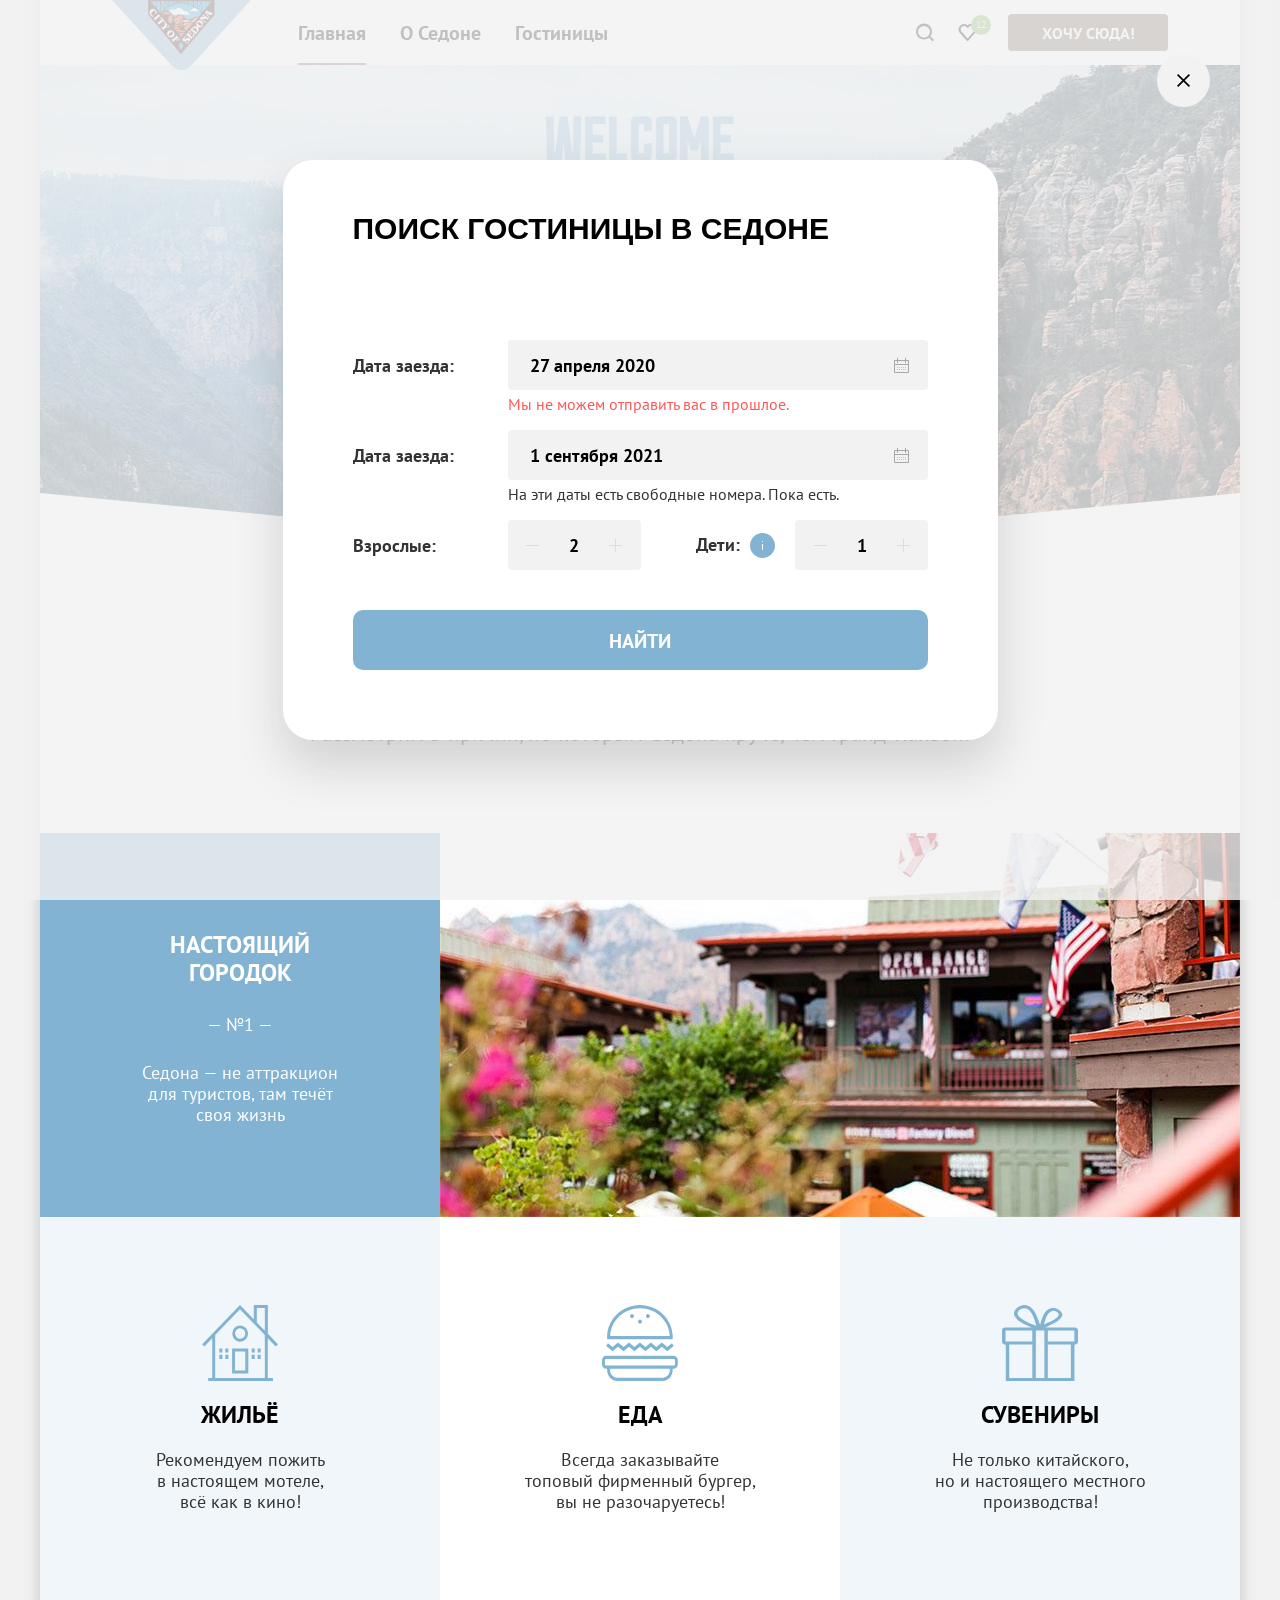
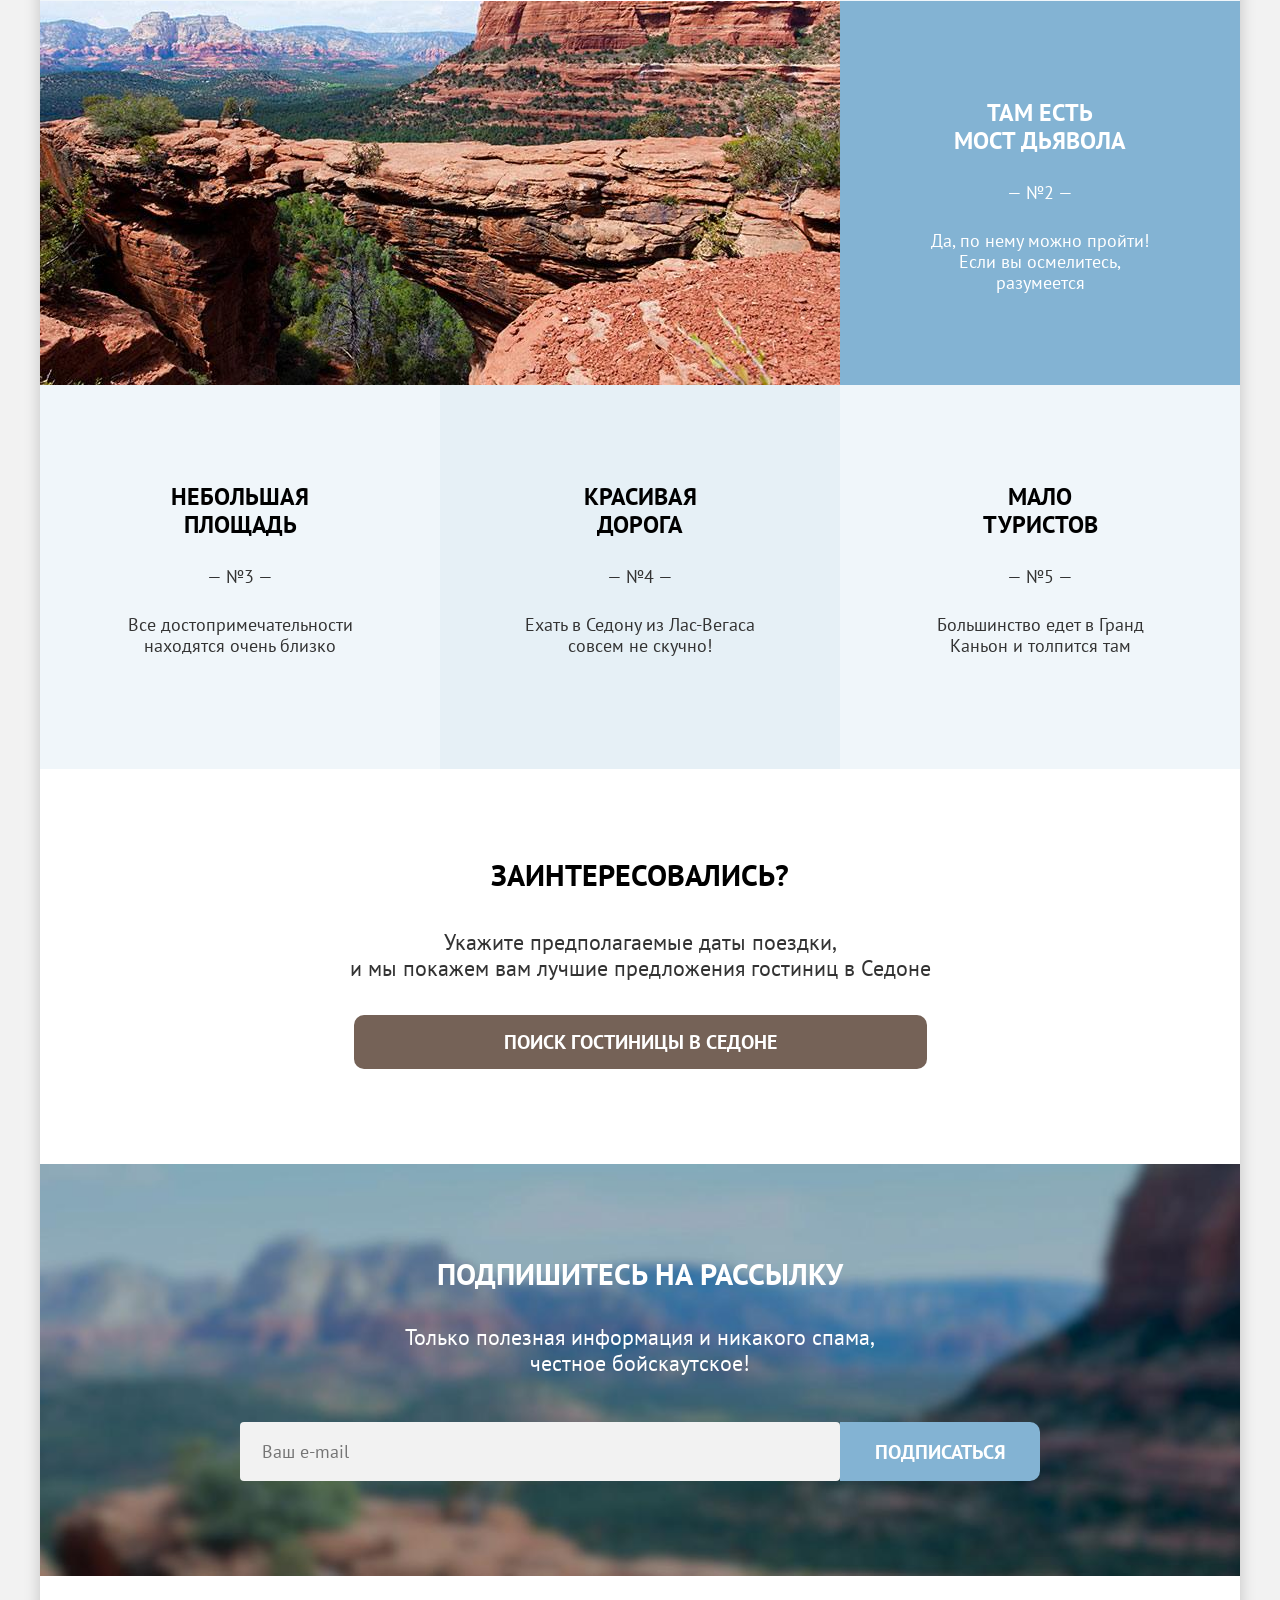
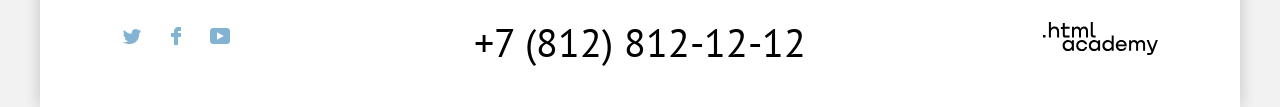
==== commit a8b12a4e: "module8" ====
--- a/index.html
+++ b/index.html
@@ -177,5 +177,69 @@
         </svg>
       </a>
     </footer>
+
+    <section class="modal">
+      <div class="modal-container">
+        <h2 class="modal-title section-title">Поиск гостиницы в Седоне</h2>
+        <button class="modal-close" type="button">
+          <span class="visually-hidden">Закрыть окно</span>
+        </button>
+
+        <form class="modal-content search-form" action="https://echo.htmlacademy.ru/" method="post">
+          <div class="search-form-date field field-search">
+            <label class="field-title" for="date-in">Дата заезда:</label>
+            <input class="field-input" type="text" name="date-in" id="date-in" placeholder="Укажите дату" value="27 апреля 2020">
+            <span class="field-message field-message-error">Мы не можем отправить вас в прошлое.</span>
+          </div>
+
+          <div class="search-form-date field field-search">
+            <label class="field-title" for="date-out">Дата заезда:</label>
+            <input class="field-input" type="text" name="date-out" id="date-out" placeholder="Укажите дату" value="1 сентября 2021">
+            <span class="field-message">На эти даты есть свободные номера. Пока есть.</span>
+          </div>
+
+          <div class="search-form-amount field field-search">
+            <label class="field-title" for="adults">Взрослые:</label>
+
+            <div class="field-number number">
+              <button class="number-button number-button-minus" type="button">
+                <span class="visually-hidden">Уменьшить количество</span>
+              </button>
+
+              <input class="number-input field-input" type="number" name="adults-amount" id="adults" placeholder="0" value="2" min="1" step="1">
+
+              <button class="number-button number-button-plus" type="button">
+                <span class="visually-hidden">Увеличить количество</span>
+              </button>
+            </div>
+          </div>
+
+          <div class="search-form-amount field field-search">
+            <span class="field-title field-title-info">
+              <label for="children">Дети:</label>
+              <span class="field-info" id="children-info">
+                <span class="field-info-text">
+                  Укажите количество детей, которые будут с вами, возраст которых от 6 до 18 лет. Дети до 6 лет размещаются бесплатно.
+                </span>
+              </span>
+            </span>
+
+            <div class="field-number number">
+              <button class="number-button number-button-minus" type="button">
+                <span class="visually-hidden">Уменьшить количество</span>
+              </button>
+
+              <input class="number-input field-input" type="number" name="children-amount" id="children" aria-describedby="children-info" placeholder="0" value="1" min="0" step="1">
+
+              <button class="number-button number-button-plus" type="button">
+                <span class="visually-hidden">Увеличить количество</span>
+              </button>
+            </div>
+          </div>
+
+          <button class="search-form-button button button-large" type="submit">Найти</button>
+        </form>
+      </div>
+    </section>
   </body>
 </html>
--- a/styles/styles.css
+++ b/styles/styles.css
@@ -146,9 +146,8 @@
 }
 
 .additional-menu-button {
+  min-width: 160px;
   margin-left: 20px;
-  padding: 9px 35px;
-  border-radius: 4px;
 }
 
 /* Footer */
@@ -161,7 +160,6 @@
   align-items: center;
 }
 
-/* my */
 .footer-social {
   align-self: start;
   margin-top: 8px;
@@ -182,7 +180,6 @@
 }
 
 .footer-phone:active {
-  color: #756257;
   opacity: 0.3;
 }
 
@@ -207,10 +204,6 @@
 .footer-developer:active {
   fill: #756257;
   opacity: 0.3;
-}
-
-.footer-developer:focus svg {
-  fill: #756257;
 }
 
 .footer-developer:focus:not(:active) {
@@ -242,10 +235,7 @@
 }
 
 .main-header {
-  height: 408px;
-
-  padding: 35px 72px 80px;
-  padding-bottom: 133px;
+  padding: 35px 72px 82px;
 
   color: #ffffff;
   background-color: #83B3D3;
@@ -326,7 +316,6 @@
 
 .button-secondary:active {
   background-color: #615048;
-  color: rgba(255, 255, 255, 0.3);
 }
 
 .button-secondary:focus:not(:active) {
@@ -397,15 +386,6 @@
   line-height: 20px;
   font-size: 10px;
   text-align: center;
-  letter-spacing: -1px;
-}
-
-.icon-button:hover svg {
-  fill: #756257
-}
-
-.icon-button:active svg{
-  fill: rgba(117, 98, 87, 0.3);
 }
 
 .icon-button:active .icon-button-counter{
@@ -416,6 +396,12 @@
 
 .field {
   display: flex;
+}
+
+.field-title-info {
+  display: flex;
+  justify-content: flex-end;
+  margin-left: 20px;
 }
 
 .field-input {
@@ -443,39 +429,234 @@
   border-color: #ff5757;
 }
 
+.field-search {
+  display: grid;
+  grid-template-columns: 140px 1fr;
+  grid-template-rows: 50px;
+  column-gap: 15px;
+  row-gap: 4px;
+}
+
+.field-search .field-title {
+  align-self: center;
+
+  font-weight: 700;
+}
+
+.field-search .field-input {
+  font-weight: 700;
+}
+
+.field-message {
+  grid-column: 2 / -1;
+
+  font-size: 16px;
+}
+
+.field-message-error {
+  color: #ff5757;
+}
+
+.field-info {
+  position: relative;
+
+  width: 25px;
+  height: 25px;
+  margin-right: 5px;
+  margin-left: 10px;
+
+  background-color: #83b3d3;
+  background-repeat: no-repeat;
+  background-position: 50% 50%;
+  background-image: url("/images/svg/info.svg");
+  border-radius: 50%;
+}
+
+.field-info-text {
+  position: absolute;
+  top: calc(100% + 15px);
+  left: calc(50% - 128px);
+  z-index: 1;
+
+  display: none;
+  width: 256px;
+  padding: 15px 20px 23px;
+
+  color: #ffffff;
+  background-color: #333333;
+  border-radius: 10px;
+
+  font-size: 16px;
+  font-weight: 400;
+}
+
+
+.popover::before {
+  content: '';
+  position: absolute;
+  top: -9px;
+  left: 50%;
+  transform: translateX(-50%);
+
+  width: 0;
+  height: 0;
+  border-style: solid;
+  border-width: 0 9.5px 9px 9.5px;
+  border-color: transparent transparent #333333 transparent;
+}
+
+.field-info:hover .field-info-text {
+  display: block;
+}
+
 /* Range */
 
 .range {
-  display: grid;
-  grid-template-columns: 1fr 1fr;
+  margin-top: 35px;
+}
+
+.range-fields {
+  display: grid;
+  grid-template-columns: 1fr 2px 1fr;
+}
+
+.range-fields::before {
+  content: "";
+  position: relative;
+  z-index: 1;
+
+  width: 2px;
+
+  background-color: #ffffff;
+}
+
+.range-fields:hover::before {
+  opacity: 0.6;
+}
+
+.range-fields:focus-within::before {
+  opacity: 1;
 }
 
 .range-field {
   display: grid;
   grid-template-columns: 1fr 44px;
+}
+
+.range-field:first-child {
+  order: -1;
 }
 
 .range-input {
   width: 100%;
   grid-column: 1 / -1;
   grid-row: 1 / 2;
+  height: 48px;
+  padding: 10px 18px;
+  padding-right: 50px;
 
   color: #ffffff;
   background-color: transparent;
+  border: 2px solid #ffffff;
+  border-radius: 4px;
 
   font-family: inherit;
   font-size: 18px;
+
+  appearance: textfield;
+}
+
+.range-input::-webkit-inner-spin-button,
+.range-input::-webkit-outer-spin-button {
+  -webkit-appearance: none;
+  margin: 0;
+}
+
+.range-field:first-child .range-input {
+  border-right: none;
+  border-top-right-radius: 0;
+  border-bottom-right-radius: 0;
+}
+
+.range-field:nth-child(2) .range-input {
+  border-left: none;
+  border-top-left-radius: 0;
+  border-bottom-left-radius: 0;
+}
+
+.range-input:hover {
+  border-color: rgba(255, 255, 255, 0.6);
+}
+
+.range-input:focus {
+  outline: 3px solid #83b3d3;
+  border-color: #ffffff;
+  box-shadow: inset 0 0 0 3px #83b3d3;
+}
+
+.range-input:not(:placeholder-shown):focus {
+  background-color: #756257;
+  border-color: #ffffff;
+  box-shadow: none;
+  outline: none;
 }
 
 .range-title {
   grid-column: -2 / -1;
   grid-row: 1 / 2;
+  align-self: center;
+  justify-self: center;
+  margin-top: -2px;
 
   opacity: 0.3;
+
+  line-height: 18px;
+}
+
+.range-field:nth-child(2) .range-title {
+  margin-right: 6px;
 }
 
 .range-slider {
-  grid-column: 1 / -1;
+  margin-top: 28px;
+}
+
+/* Slider */
+
+.slider {
+  height: 4px;
+
+  background-color: rgba(255, 255, 255, 0.3);
+}
+
+.slider-bar {
+  display: flex;
+  align-items: center;
+  justify-content: space-between;
+  height: 100%;
+
+  background-color: #ffffff;
+}
+
+.slider-thumb {
+  width: 20px;
+  height: 20px;
+  background: #FFFFFF;
+  border: none;
+  border-radius: 5px;
+}
+
+.slider-thumb:hover {
+  box-shadow: 0px 4px 10px 0px #00000040;
+}
+
+.slider-thumb:focus {
+  outline: 3px solid #83B3D3;
+}
+
+.slider-thumb:active {
+  outline-width: 2px;
+  box-shadow: 0 7px 15px rgba(0, 0, 0, 0.4);
 }
 
 /* Breadcrumbs */
@@ -498,11 +679,6 @@
   position: relative;
 
   margin-left: 10px;
-}
-
-.breadcrumbs-link-home {
-  padding: 0 8px;
-  position: relative;
 }
 
 .breadcrumbs-item + .breadcrumbs-item::before {
@@ -599,6 +775,7 @@
 }
 
 .card-title {
+  grid-area: title;
   margin: 0;
 
   font-size: 24px;
@@ -632,8 +809,6 @@
   grid-template-columns: 1fr 1fr;
   column-gap: 26px;
   margin: 0;
-
-
   line-height: 23px;
 }
 
@@ -831,8 +1006,6 @@
   order: -1;
 }
 
-
-
 .advantages-text {
   margin: 0;
 
@@ -842,7 +1015,7 @@
 /* Search */
 
 .search {
-  padding: 90px 240px;
+  padding: 88px 240px 95px;
   text-align: center;
 }
 
@@ -928,6 +1101,9 @@
 }
 
 .select-option {
+  display: block;
+  padding: 8px 20px;
+
   text-decoration: none;
   color: #333333;
 }
@@ -1035,12 +1211,15 @@
 
 .filter-form {
   display: grid;
-  grid-template-columns: 200px 200px 1fr 223px;
+  grid-template-columns: 200px 200px 1fr 224px;
   justify-content: space-between;
   gap: 17px;
 }
 
 .filter-title {
+  margin: 0;
+  padding: 0;
+
   font-size: 20px;
   font-weight: 700;
   line-height: 26px;
@@ -1049,33 +1228,136 @@
 .filter-fieldset {
   margin: 0;
   padding: 0;
+  border: none;
 }
 
 .filter-fieldset-price {
-  margin-left: 96px;
+  margin-left: 94px;
 }
 
 .filter-list {
   margin: 0;
+  margin-top: 30px;
   padding: 0;
 
   list-style: none;
+}
+
+.filter-item + .filter-item {
+  margin-top: 11px;
 }
 
 .filter-buttons {
   display: flex;
   flex-direction: column;
-  margin-left: 80px;
+  margin-top: 60px;
+  margin-left: 64px;
+}
+
+.filter-submit {
+  min-height: 48px;
+  margin-bottom: 16px;
+}
+
+.filter-submit:not(:active):focus {
+  outline-color: #ffffff;
 }
 
 .filter-reset {
   align-self: center;
+  padding: 3px 14px;
 
   color: #ffffff;
   background-color: transparent;
 
   font-family: inherit;
   font-size: 18px;
+
+  border: none;
+  border-radius: 4px;
+}
+
+.filter-reset:hover {
+  opacity: 0.6;
+}
+
+.filter-reset:active {
+  opacity: 0.3;
+}
+
+.filter-reset:not(:active):focus {
+  outline: 3px solid #83b3d3;
+  outline-offset: -3px;
+}
+
+/* Control */
+
+.control {
+  position: relative;
+}
+
+.control-input {
+  position: absolute;
+  opacity: 0;
+}
+
+.control-lead {
+  display: grid;
+  grid-template-columns: 20px 1fr;
+  gap: 19px;
+
+  line-height: 24px;
+}
+
+.control-lead::before,
+.control-lead::after {
+  content: "";
+
+  grid-column: 1 / 2;
+  grid-row: 1 / 2;
+  height: 20px;
+  margin-top: 2px;
+}
+
+.control-lead::before {
+  background-color: #ffffff;
+  border-radius: 4px;
+}
+
+.control-lead::after {
+  display: none;
+
+  background-repeat: no-repeat;
+  background-position: 50% 50%;
+  background-image: url("../images/svg/tick.svg");
+}
+
+.control-input[type="checkbox"]:hover + .control-lead::before {
+  background-color: rgba(255, 255, 255, 0.6);
+}
+
+.control-input[type="checkbox"]:active + .control-lead::before {
+  background-color: rgba(255, 255, 255, 0.3);
+}
+
+.control-input:focus + .control-lead::before {
+  outline: 3px solid #83b3d3;
+}
+
+.control-input:checked + .control-lead::after {
+  display: block;
+}
+
+.control-input[type="radio"] + .control-lead::before {
+  border-radius: 50%;
+}
+
+.control-input[type="radio"] + .control-lead::after {
+  background-color: #3f5e72;
+  background-image: none;
+  background-clip: content-box;
+  border: 5px solid transparent;
+  border-radius: 50%;
 }
 
 /* Catalog */
@@ -1087,6 +1369,7 @@
 .catalog-sort {
   display: grid;
   grid-template-columns: 1fr 287px max-content;
+  align-items: center;
   gap: 80px;
   padding: 44px 0 53px;
 }
@@ -1134,16 +1417,6 @@
   background-image: url(../images/svg/mode-list.svg);
 }
 
-.view-item-active {
-  border: #000000 solid 2px;
-}
-
-.view-item:hover, .view-item:focus-within {
-  border: transparent solid 2px;
-  outline: #83B3D3 solid 2px;
-}
-
-
 .view-link[href]:hover {
   border-color: #83b3d3;
 }
@@ -1220,7 +1493,6 @@
   text-decoration: none;
 }
 
-
 .pagination-link:hover {
   background-color: #68a2ca;
 }
@@ -1247,3 +1519,196 @@
 .pagination-select .select {
   min-width: 160px;
 }
+
+/* Modal */
+
+.modal {
+  position: fixed;
+  top: 0;
+  right: 0;
+  bottom: 0;
+  left: 0;
+  z-index: 4;
+
+  display: grid;
+  place-content: center;
+
+  background-color: rgba(242, 242, 242, 0.8);
+}
+
+.modal-opened {
+  display: grid;
+}
+
+.modal-container {
+  display: grid;
+  grid-template-columns: 1fr min-content;
+  row-gap: 54px;
+  width: 715px;
+  padding: 70px;
+  padding-top: 54px;
+
+  background-color: #ffffff;
+  border-radius: 30px;
+  box-shadow: 0 25px 50px rgba(0, 0, 0, 0.15);
+}
+
+.modal-close {
+  position: absolute;
+  padding: 0;
+  top: 54px;
+  right: 70px;
+  width: 53px;
+  height: 53px;
+  background-color: #F2F2F2;
+  border: none;
+  border-radius: 50%;
+  background-image: url("/images/svg/modal-close.svg");
+  background-repeat: no-repeat;
+  background-position: center;
+  cursor: pointer;
+}
+
+.modal-close:hover,
+.modal-close:active {
+  background-color: #e6e6e6;
+}
+
+.modal-close:active::after {
+  opacity: 0.3;
+}
+
+.modal-close:focus:not(:active) {
+  outline: 3px solid #83b3d3;
+  outline-offset: 0;
+}
+
+.modal-title {
+  margin: 0;
+  margin-bottom: 42px;
+  font-family: "PT Sans Narrow", sans-serif;
+  font-size: 30px;
+  line-height: 30px;
+  font-weight: 700;
+  color: #000000;
+  text-transform: uppercase;
+}
+
+.modal-content {
+  grid-column: 1 / -1;
+}
+
+/* Search form */
+
+.search-form {
+  display: grid;
+  grid-template-columns: 50% 1fr;
+  grid-template-rows: 50px 50px 50px 60px;
+
+  row-gap: 40px;
+}
+
+.search-form-date {
+  grid-column: 1 / -1;
+}
+
+.search-form-date .field-input {
+  background-repeat: no-repeat;
+  background-position: right 17px top 50%;
+  background-image: url("/images/svg/calendar.svg");
+}
+
+.search-form-date .field-input:not(:placeholder-shown):focus {
+  outline: none;
+  background-color: #ffffff;
+  border: 2px solid #000000;
+}
+
+.search-form-button {
+  grid-column: 1 / -1;
+}
+
+/* Number */
+
+.number {
+  position: relative;
+  z-index: 0;
+
+  display: grid;
+  grid-template-columns: 50px 1fr 50px;
+  min-width: 133px;
+}
+
+.number-input {
+  grid-column: 1 / -1;
+  grid-row: 1 / 2;
+  padding: 0 50px;
+
+  text-align: center;
+
+  appearance: textfield;
+}
+
+.number-input::-webkit-inner-spin-button,
+.number-input::-webkit-outer-spin-button {
+  -webkit-appearance: none;
+  margin: 0;
+}
+
+.number-button {
+  position: relative;
+  z-index: 1;
+
+  grid-row: 1 / 2;
+  display: grid;
+  place-content: center;
+
+  background-color: transparent;
+  border: none;
+}
+
+.number-button::after {
+  content: "";
+  width: 25px;
+  height: 25px;
+
+  background-repeat: no-repeat;
+  background-position: 50% 50%;
+  border-radius: 4px;
+  opacity: 0.3;
+}
+
+.number-button:hover::after {
+  opacity: 1;
+}
+
+.number-button:active::after {
+  opacity: 0.2;
+}
+
+.number-button:focus {
+  outline: none;
+}
+
+.number-button:focus:not(:active)::after {
+  outline: 3px solid #83b3d3;
+  outline-offset: -3px;
+  opacity: 1;
+}
+
+
+.number-button-minus {
+  grid-column: 1 / 2;
+}
+
+.number-button-minus::after {
+  background-image: url("/images/svg/minus.svg");
+}
+
+.number-button-plus {
+  grid-column: -2 / -1;
+}
+
+.number-button-plus::after {
+  background-image: url("/images/svg/plus.svg");
+}
